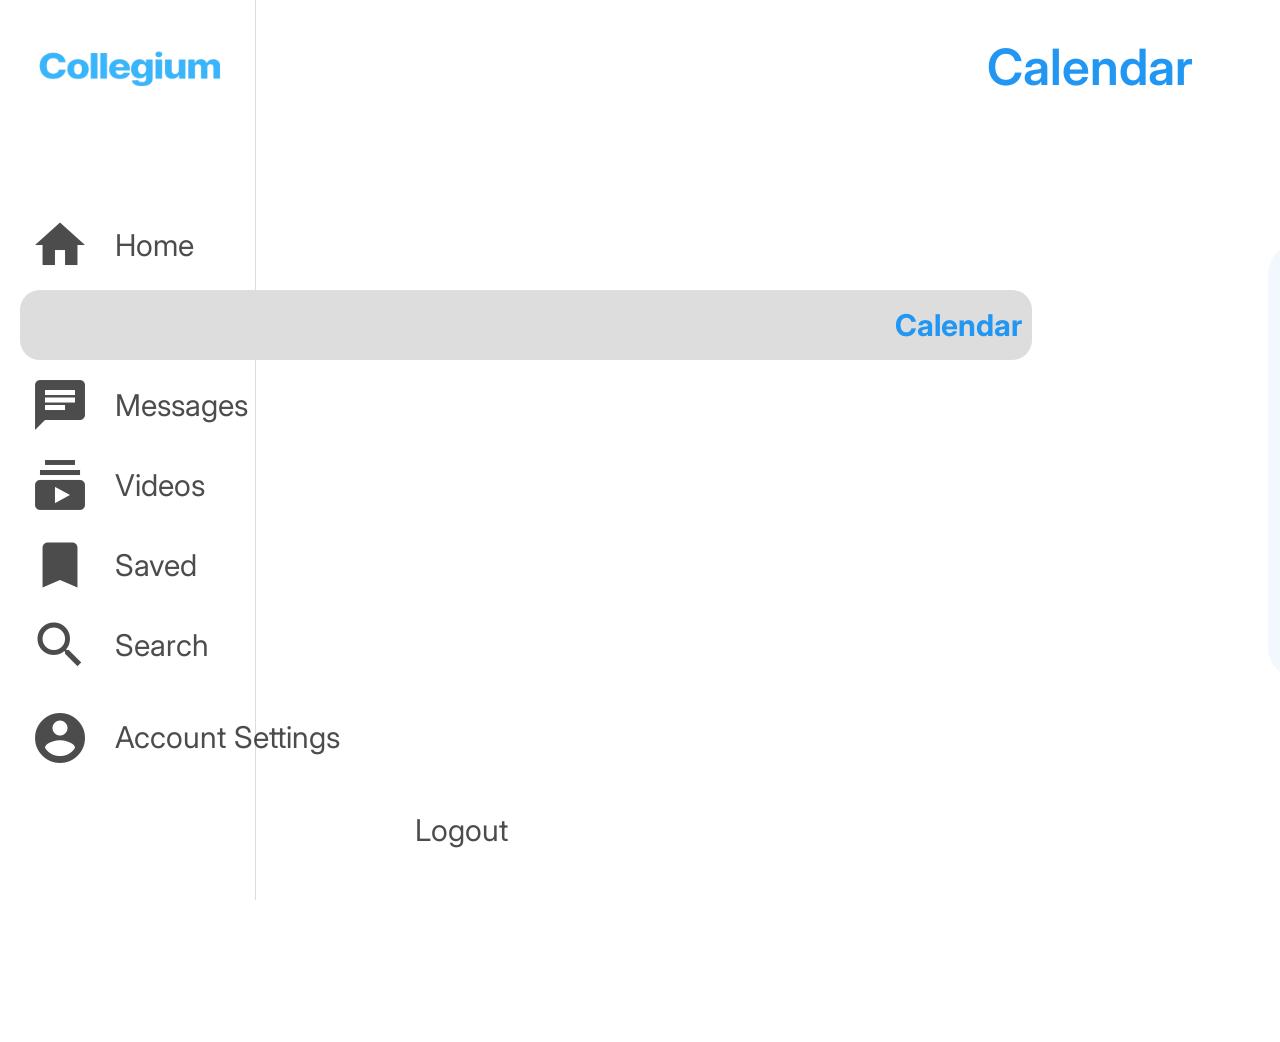
==== calander.html @ bdb368d5 "Add files via upload" ====
<!DOCTYPE html>
<html lang="en">
<head>
    <meta charset="UTF-8">
    <meta name="viewport" content="width=device-width, initial-scale=1.0">
    <link rel="stylesheet" href="https://fonts.googleapis.com/css2?family=Inter:wght@400;600&display=swap">
    <link rel="stylesheet" href="https://fonts.googleapis.com/icon?family=Material+Icons">
    <link rel="stylesheet" href="https://cdn.jsdelivr.net/npm/bootstrap@4.3.1/dist/css/bootstrap.min.css" integrity="sha384-ggOyR0iXCbMQv3Xipma34MD+dH/1fQ784/j6cY/iJTQUOhcWr7x9JvoRxT2MZw1T" crossorigin="anonymous">
    <link rel="stylesheet" href="https://maxcdn.bootstrapcdn.com/bootstrap/3.3.6/css/bootstrap.min.css"/> 
    <link rel="stylesheet" href="calander.css">
    <script type="text/javascript" src="js/jquery-1.11.1.min.js"></script>
		<script type="text/javascript" src="js/jquery-ui-custom-1.11.2.min.js"></script>
    	<link rel="stylesheet" type="text/css" href="css/jquery-ui-custom-1.11.2.min.css" />
    
		<link rel="stylesheet" type="text/css" href="/src/calenstyle.css" />
		<link rel="stylesheet" type="text/css" href="/src/calenstyle-jquery-ui-override.css" />
		<link rel="stylesheet" type="text/css" href="/src/calenstyle-iconfont.css" />
		<script type="text/javascript" src="/src/calenstyle.js"></script>
	
		<script type="text/javascript" src="js/CalJsonGenerator.js"></script>
	
		<style type="text/css">
		
			.calendarContOuterParent
			{
				width: 100%;
				height: 600px;
				margin: 50px auto;
			}
		
			.calendarContOuter
			{			
				width: 900px;
				height: 800px;
				margin: 0px auto;
            	font-size: 18px;
			}

			.cElemDatePicker
			{
				font-size: 18px;
			}
		
		</style>
	
		<script type="text/javascript">
		
			$(function() 
			{
			
				$(".calendarContOuter").CalenStyle(
				{
					headerSectionsList: 
					{
						left: ["DatePickerIcon", "FullscreenButton", "PreviousButton", "NextButton"],
						center: ["HeaderLabel"],
						right: ["MenuSegmentedTab"]
					},
					
					viewsToDisplay: [
										{ 
											viewName: "DetailedMonthView",
											viewDisplayName: "Month"
										},
										{ 
											viewName: "MonthView",
											viewDisplayName: "Month"
										},
										{ 
											viewName: "WeekView",
											viewDisplayName: "Week"
										},
										{ 
											viewName: "DayView",
											viewDisplayName: "Day"
										},
										{ 
											viewName: "AgendaView",
												viewDisplayName: "Agenda"
										}
									],
				
					calDataSource: 
					[
						{
							sourceFetchType: "DateRange",
							sourceType: "FUNCTION",						
							source: function(fetchStartDate, fetchEndDate, durationStartDate, durationEndDate, oConfig, loadViewCallback)
							{
								var calObj1 = this;
								calObj1.incrementDataLoadingCount(1);
							
								var oEventResponse = generateJsonEvents(fetchStartDate, fetchEndDate);
								console.log("Response " + fetchStartDate + " " + fetchEndDate);
								console.log(oEventResponse);
								if(oEventResponse != undefined)
								{
									if(oEventResponse[0])
									{
										calObj1.parseDataSource("eventSource", oEventResponse[1], durationStartDate, durationEndDate, loadViewCallback, oConfig, false);
									}
								}
							}
						}
					],
				
					saveChangesOnEventDrop: function(oDraggedEvent, startDateBeforeDrop, endDateBeforeDrop, startDateAfterDrop, endDateAfterDrop)
					{
						var calObj1 = this;
					
						console.log(oDraggedEvent);
						console.log(startDateAfterDrop);
						console.log(endDateAfterDrop);
					
						//calObj1.revertToOriginalEvent(oDraggedEvent, startDateBeforeDrop, endDateBeforeDrop);
					}
				
				});
						
			});
			
		</script>
    <title>Calander</title>
</head>
<body>
    <aside class="sidebar">
        <nav class="nav flex-column">
            <a class="nav-link" href="#">
                <div class="s-image-d navbar-brand"></div>
              </a>
          <a class="nav-link" href="home.html">
            <i class="material-icons size nav-icon">home</i>
            <span class="size-text">Home</span>
          </a>
          <a class="nav-link  actives" href="calander.html">
            <i class="material-icons size nav-icon">calendar_month</i>
            <span class="">Calendar</span>
          </a>
          <a class="nav-link" href="message.html">
            <i class="material-icons size nav-icon">chat</i>
            <span class="size-text">Messages</span>
          </a>
          <a class="nav-link" href="video.html">
            <i class="material-icons size nav-icon">subscriptions</i>
            <span class="size-text">Videos</span>
          </a>
          <a class="nav-link" href="saved.html">
            <i class="material-icons size nav-icon">bookmark</i>
            <span class="size-text">Saved</span>
          </a>
          <a class="nav-link" href="#">
            <i class="material-icons size nav-icon">search</i>
            <span class="size-text" id="search-icon">Search</span>
          </a>
          <a class="nav-link" href="your_profile.html">
            <i class="material-icons size nav-icon">account_circle</i>
            <span class="size-text">Account Settings</span>
          </a>
          <a class="nav-link" href="#">
            <i class="material-icons size nav-icon">logout</i>
            <span class="size-text">Logout</span>
          </a>
        </nav>
      </aside>
    <main class="main-container">
        <div class="container">
            <h1 class="head">Calendar</h1>
            <!-- <div id="calendar" class="custom-calendar"></div> -->
            <div class="calendarContOuterParent">
              <div class="calendarContOuter"></div>
            </div>
            <i class="material-icons add" id="addIcon">add_circle</i>

            <div class="overlay" id="overlay"></div>
        
            <div class="popup" id="popupForm">
                <div class="popup-header">Create Event</div>
                <span class="material-icons popup-close" id="closePopup">close</span>
                <form class="popup-form">
                    <input type="text" placeholder="Event Title" required>
                    <input type="date" placeholder="Date" required>
                    <input type="time" placeholder="Time" required>
                    <textarea placeholder="Description" rows="4" required></textarea>
                    <button type="submit">Add Event</button>
                </form>
            </div>
           </div>
    </main>
    <div class="right">
        <div class="pro">
            <div class="pro-img"><img src="assets/images/48fb0979b0fbdd8e320622de39475b562ddad56d copy.png" alt="Helen Life"></div>
            <span class="pro-name">Helen Life</span>
            <span class="pro-status">Online</span>
            <span class="pro-role">Instructor</span>
        </div>
        <div class="notif">
            <i class="material-icons notif-icon">notifications</i>
            <div class="notif-num">5</div>
        </div>
        <div class="calendar light">
            <div class="calendar-header">
                <span class="month-picker" id="month-picker">February</span>
                <div class="year-picker">
                    <span class="year-change" id="prev-year">
                        <pre><</pre>
                    </span>
                    <span id="year">2021</span>
                    <span class="year-change" id="next-year">
                        <pre>></pre>
                    </span>
                </div>
            </div>
            <div class="calendar-body">
                <div class="calendar-week-day">
                    <div>Sun</div>
                    <div>Mon</div>
                    <div>Tue</div>
                    <div>Wed</div>
                    <div>Thu</div>
                    <div>Fri</div>
                    <div>Sat</div>
                </div>
                <div class="calendar-days"></div>
            </div>
            <div class="month-list"></div>
        </div>
        <ul class="legend">
            <li class="legend-item">
                <i class="material-icons legend-icon lunches"></i>
                <span class="legend-text">Lunches</span>
            </li>
            <li class="legend-item">
                <i class="material-icons legend-icon meetings"></i>
                <span class="legend-text">Meetings</span>
            </li>
            <li class="legend-item">
                <i class="material-icons legend-icon events"></i>
                <span class="legend-text">Events</span>
            </li>
            <li class="legend-item">
                <i class="material-icons legend-icon reminders"></i>
                <span class="legend-text">Reminders</span>
            </li>
            <li class="legend-item">
                <i class="material-icons legend-icon tasks"></i>
                <span class="legend-text">Tasks</span>
            </li>
        </ul>
    </div>
    <script src='https://cdn.jsdelivr.net/npm/fullcalendar@6.1.14/index.global.min.js'></script>
    <script>

      document.addEventListener('DOMContentLoaded', function() {
        var calendarEl = document.getElementById('calendar');
        var calendar = new FullCalendar.Calendar(calendarEl, {
          initialView: 'timeGridWeek',
          initialDate: '2024-06-10',
          headerToolbar: {
            left: 'prev,next today',
            center: 'title',
            right: 'dayGridMonth,timeGridWeek,timeGridDay'
          },
          events: [
        {
          title: 'All Day Event',
          start: '2024-06-01'
        },
        {
          title: 'Long Event',
          start: '2024-06-05',
          end: '2024-06-10'
        },
        {
          groupId: 999,
          title: 'Repeating Event',
          start: '2024-06-09T16:00:00'
        },
        {
          groupId: 999,
          title: 'Repeating Event',
          start: '2024-06-16T16:00:00'
        },
        {
          title: 'Conference',
          start: '2024-06-11',
          end: '2024-06-13'
        },
        {
          title: 'Meeting',
          start: '2024-06-12T10:30:00',
          end: '2024-06-12T12:30:00'
        },
        {
          title: 'Lunch',
          start: '2024-06-12T12:00:00'
        },
        {
          title: 'Meeting',
          start: '2024-06-12T14:30:00'
        },
        {
          title: 'Happy Hour',
          start: '2024-06-12T17:30:00'
        },
        {
          title: 'Dinner',
          start: '2024-06-12T20:00:00'
        },
        {
          title: 'Birthday Party',
          start: '2024-06-13T07:00:00'
        },
        {
          title: 'Click for Google',
          url: 'http://google.com/',
          start: '2024-06-28'
        }
      ]
        });
        calendar.render();
      });

      let calendar = document.querySelector('.calendar')

const month_names = ['January', 'February', 'March', 'April', 'May', 'June', 'July', 'August', 'September', 'October', 'November', 'December']

isLeapYear = (year) => {
    return (year % 4 === 0 && year % 100 !== 0 && year % 400 !== 0) || (year % 100 === 0 && year % 400 ===0)
}

getFebDays = (year) => {
    return isLeapYear(year) ? 29 : 28
}

generateCalendar = (month, year) => {

    let calendar_days = calendar.querySelector('.calendar-days')
    let calendar_header_year = calendar.querySelector('#year')

    let days_of_month = [31, getFebDays(year), 31, 30, 31, 30, 31, 31, 30, 31, 30, 31]

    calendar_days.innerHTML = ''

    let currDate = new Date()
    if (!month) month = currDate.getMonth()
    if (!year) year = currDate.getFullYear()

    let curr_month = `${month_names[month]}`
    month_picker.innerHTML = curr_month
    calendar_header_year.innerHTML = year

    // get first day of month
    
    let first_day = new Date(year, month, 1)

    for (let i = 0; i <= days_of_month[month] + first_day.getDay() - 1; i++) {
        let day = document.createElement('div')
        if (i >= first_day.getDay()) {
            day.classList.add('calendar-day-hover')
            day.innerHTML = i - first_day.getDay() + 1
            day.innerHTML += `<span></span>
                            <span></span>
                            <span></span>
                            <span></span>`
            if (i - first_day.getDay() + 1 === currDate.getDate() && year === currDate.getFullYear() && month === currDate.getMonth()) {
                day.classList.add('curr-date')
            }
        }
        calendar_days.appendChild(day)
    }
}

let month_list = calendar.querySelector('.month-list')

month_names.forEach((e, index) => {
    let month = document.createElement('div')
    month.innerHTML = `<div data-month="${index}">${e}</div>`
    month.querySelector('div').onclick = () => {
        month_list.classList.remove('show')
        curr_month.value = index
        generateCalendar(index, curr_year.value)
    }
    month_list.appendChild(month)
})

let month_picker = calendar.querySelector('#month-picker')

month_picker.onclick = () => {
    month_list.classList.add('show')
}

let currDate = new Date()

let curr_month = {value: currDate.getMonth()}
let curr_year = {value: currDate.getFullYear()}

generateCalendar(curr_month.value, curr_year.value)

document.querySelector('#prev-year').onclick = () => {
    --curr_year.value
    generateCalendar(curr_month.value, curr_year.value)
}

document.querySelector('#next-year').onclick = () => {
    ++curr_year.value
    generateCalendar(curr_month.value, curr_year.value)
}

document.getElementById('addIcon').addEventListener('click', function() {
            document.getElementById('popupForm').style.display = 'block';
            document.getElementById('overlay').style.display = 'block';
        });

        document.getElementById('closePopup').addEventListener('click', function() {
            document.getElementById('popupForm').style.display = 'none';
            document.getElementById('overlay').style.display = 'none';
        });

        document.getElementById('overlay').addEventListener('click', function() {
            document.getElementById('popupForm').style.display = 'none';
            document.getElementById('overlay').style.display = 'none';
        });

    </script>

    <script src="https://code.jquery.com/jquery-3.3.1.slim.min.js" integrity="sha384-q8i/X+965DzO0rT7abK41JStQIAqVgRVzpbzo5smXKp4YfRvH+8abtTE1Pi6jizo" crossorigin="anonymous"></script>
    <script src="https://cdn.jsdelivr.net/npm/popper.js@1.14.7/dist/umd/popper.min.js" integrity="sha384-UO2eT0CpHqdSJQ6hJty5KVphtPhzWj9WO1clHTMGa3JDZwrnQq4sF86dIHNDz0W1" crossorigin="anonymous"></script>
    <script src="https://cdn.jsdelivr.net/npm/bootstrap@4.3.1/dist/js/bootstrap.min.js" integrity="sha384-JjSmVgyd0p3pXB1rRibZUAYoIIy6OrQ6VrjIEaFf/nJGzIxFDsf4x0xIM+B07jRM" crossorigin="anonymous"></script>
</body>
</html>
---- calander.css ----
body {
    display: flex;
    margin: 0;
    font-family: 'Inter', sans-serif;
}

aside {
    width: 20%;
    height: 100%;
    padding-left: 20px;
    border-right: 1px solid #ddd;
    position: fixed;
  }

  .nav-link {
    display: flex;
    align-items: center;
    margin-bottom: 10px;
  
  }
  .nav-icon {
    margin-right: 10px;
  }
  .size {
    font-size: 60px;
    color: rgba(0, 0, 0, 0.703);
  }
  .size-text {
    font-size: 30px;
    margin-left: 15px;
    color: rgba(0, 0, 0, 0.703);
  }
  .actives {
    color: #2196f3;
    font-weight: 700;
    background-color: #ddd;
    border-radius: 20px;
    font-size: 30px;
  }
  .actives span{
    margin-left: 15px;
  }
  .actives .material-icons{
    color: #2196f3;
  }
.main-container {
    width: 60%;
    padding: 20px;
    margin-left: 500px;
}

.right {
    width: 20%;
    padding-right: 20px;
    position: relative;
}

.navbar {
    margin-top: 10px;
}

.s-image-d {
    width: 200px;
    height: 50px;
    background: url(./assets/images/f6af606c-dda5-4103-818e-9bc4d572d01c.png) no-repeat center;
    background-size: cover;
    margin-top: 40px;
    margin-bottom: 100px;
}

.notif {
    position: relative;
    width: 100px;
    height: 100px;
    margin: 20px;
    left: 150px;
}

.notif-icon {
    font-size: 60px;
    color: #2196f3;
}

.notif-num {
    position: absolute;
    background-color: rgba(255, 0, 0, 0.781);
    width: 30px;
    height: 30px;
    text-align: center;
    border-radius: 50%;
    right: 30px;
    top: 3px;
    font-weight: 500;
    font-size: 19px;
    color: whitesmoke;
    line-height: 30px;
}

.pro {
    width: 180px;
    margin: 20px;
    text-align: center;
    position: absolute;
    top: 0;
    right: 0;
}

.pro-img img {
    width: 100px;
    border-radius: 50%;
}

.pro-name {
    font-size: 25px;
    font-weight: 500;
}

.pro-status {
    font-size: 15px;
    color: green;
    font-weight: 500;
}

.pro-role {
    font-size: 20px;
    font-weight: 500;
    color: rgb(178, 178, 178);
}

.size {
    font-size: 60px;
    color: rgba(0, 0, 0, 0.703);
}

.size-text {
    font-size: 30px;
    margin-left: 15px;
    color: rgba(0, 0, 0, 0.703);
}

.space {
    margin-top: 20px;
}

.recent {
    font-size: 50px;
    color: #2196f3;
    font-weight: 600;
    margin-bottom: 50px;
}

.recent-img {
    width: 120px;
    border-radius: 50%;
}

.recent-names {
    font-weight: 600;
    font-size: 20px;
    margin-top: 10px;
    display: block;
}

.like-comment span {
    margin-right: 10px;
}

.like-comment i {
    margin-right: 5px;
}

.card-header img {
    margin-right: 10px;
}

.comment-section {
    display: flex;
    align-items: center;
}

.comment-section input {
    flex: 1;
    margin-right: 10px;
}

.comment-header img {
    margin-right: 10px;
}

.comment {
    margin: 10px;
}

.comment .user {
    font-weight: bold;
}

.comment .text {
    margin-left: 5px;
}

.suggested-people {
    border: 1px solid #e1e8ed;
    border-radius: 8px;
    width: 400px;
    height: 600px;
    padding: 10px;
    top: 10%;
    position: relative;
}

.suggested-people h3 {
    margin: 20px;
    font-size: 25px;
    font-weight: 600;
    color: #2196f3;
}

.person {
    display: flex;
    align-items: center;
    margin: 20px;
}

.person:last-child {
    margin-bottom: 0;
}

.person img {
    border-radius: 50%;
    width: 70px;
    height: 70px;
    margin-right: 10px;
}

.person-info {
    display: flex;
    flex-direction: column;
}

.person-info span {
    font-size: 20px;
    font-weight: 600;
    color: #14171a;
}

.person-info a {
    font-size: 20px;
    color: #657786;
    text-decoration: none;
}

.person-info a:hover {
    text-decoration: underline;
}

.head{
    color: #2196f3; 
    font-weight: 600; 
    margin-bottom: 50px; 
    text-align: center; 
    font-size: 50px;
}

:root {
    --dark-body: #4d4c5a;
    --dark-main: #141529;
    --dark-second: #79788c;
    --dark-hover: #323048;
    --dark-text: #f8fbff;

    --light-body: #f3f8fe;
    --light-main: #fdfdfd;
    --light-second: #c3c2c8;
    --light-hover: #edf0f5;
    --light-text: #151426;

    --blue: #0000ff;
    --white: #fff;

    --shadow: rgba(100, 100, 111, 0.2) 0px 7px 29px 0px;

    --font-family: cursive;
}


.light {
    --bg-body: var(--light-body);
    --bg-main: var(--light-main);
    --bg-second: var(--light-second);
    --color-hover: var(--light-hover);
    --color-txt: var(--light-text);
}

.calendar {
    height: max-content;
    width: max-content;
    background-color: var(--bg-main);
    border-radius: 30px;
    padding: 20px;
    position: relative;
    overflow: hidden;
    display: grid;
    place-items: center;
    background-color: var(--bg-body);
}

.light .calendar {
    box-shadow: var(--shadow);
}

.calendar-header {
    display: flex;
    justify-content: space-between;
    align-items: center;
    font-size: 25px;
    font-weight: 600;
    color: var(--color-txt);
    padding: 10px;
}

.calendar-body {
    padding: 10px;
}

.calendar-week-day {
    height: 50px;
    display: grid;
    grid-template-columns: repeat(7, 1fr);
    font-weight: 600;
}

.calendar-week-day div {
    display: grid;
    place-items: center;
    color: var(--bg-second);
}

.calendar-days {
    display: grid;
    grid-template-columns: repeat(7, 1fr);
    gap: 2px;
    color: var(--color-txt);
}

.calendar-days div {
    width: 50px;
    height: 50px;
    display: flex;
    align-items: center;
    justify-content: center;
    padding: 5px;
    position: relative;
    cursor: pointer;
    animation: to-top 1s forwards;
    /* border-radius: 50%; */
}

.calendar-days div span {
    position: absolute;
}

.calendar-days div:hover span {
    transition: width 0.2s ease-in-out, height 0.2s ease-in-out;
}

.calendar-days div span:nth-child(1),
.calendar-days div span:nth-child(3) {
    width: 2px;
    height: 0;
    background-color: var(--color-txt);
}

.calendar-days div:hover span:nth-child(1),
.calendar-days div:hover span:nth-child(3) {
    height: 100%;
}

.calendar-days div span:nth-child(1) {
    bottom: 0;
    left: 0;
}

.calendar-days div span:nth-child(3) {
    top: 0;
    right: 0;
}

.calendar-days div span:nth-child(2),
.calendar-days div span:nth-child(4) {
    width: 0;
    height: 2px;
    background-color: var(--color-txt);
}

.calendar-days div:hover span:nth-child(2),
.calendar-days div:hover span:nth-child(4) {
    width: 100%;
}

.calendar-days div span:nth-child(2) {
    top: 0;
    left: 0;
}

.calendar-days div span:nth-child(4) {
    bottom: 0;
    right: 0;
}

.calendar-days div:hover span:nth-child(2) {
    transition-delay: 0.2s;
}

.calendar-days div:hover span:nth-child(3) {
    transition-delay: 0.4s;
}

.calendar-days div:hover span:nth-child(4) {
    transition-delay: 0.6s;
}

.calendar-days div.curr-date,
.calendar-days div.curr-date:hover {
    background-color: var(--blue);
    color: var(--white);
    border-radius: 50%;
}

.calendar-days div.curr-date span {
    display: none;
}

.month-picker {
    padding: 5px 10px;
    border-radius: 10px;
    cursor: pointer;
}

.month-picker:hover {
    background-color: var(--color-hover);
}

.year-picker {
    display: flex;
    align-items: center;
}

.year-change {
    height: 40px;
    width: 40px;
    border-radius: 50%;
    display: grid;
    place-items: center;
    margin: 0 10px;
    cursor: pointer;
}

.year-change:hover {
    background-color: var(--color-hover);
}

.calendar-footer {
    padding: 10px;
    display: flex;
    justify-content: flex-end;
    align-items: center;
}

.toggle {
    display: flex;
}

.toggle span {
    margin-right: 10px;
    color: var(--color-txt);
}

.dark-mode-switch {
    position: relative;
    width: 48px;
    height: 25px;
    border-radius: 14px;
    background-color: var(--bg-second);
    cursor: pointer;
}

.dark-mode-switch-ident {
    width: 21px;
    height: 21px;
    border-radius: 50%;
    background-color: var(--bg-main);
    position: absolute;
    top: 2px;
    left: 2px;
    transition: left 0.2s ease-in-out;
}

.dark .dark-mode-switch .dark-mode-switch-ident {
    top: 2px;
    left: calc(2px + 50%);
}

.month-list {
    position: absolute;
    width: 100%;
    height: 100%;
    top: 0;
    left: 0;
    background-color: var(--bg-main);
    padding: 20px;
    grid-template-columns: repeat(3, auto);
    gap: 5px;
    display: grid;
    transform: scale(1.5);
    visibility: hidden;
    pointer-events: none;
}

.month-list.show {
    transform: scale(1);
    visibility: visible;
    pointer-events: visible;
    transition: all 0.2s ease-in-out;
}

.month-list > div {
    display: grid;
    place-items: center;
}

.month-list > div > div {
    width: 100%;
    padding: 5px 20px;
    border-radius: 10px;
    text-align: center;
    cursor: pointer;
    color: var(--color-txt);
}

.month-list > div > div:hover {
    background-color: var(--color-hover);
}

@keyframes to-top {
    0% {
        transform: translateY(100%);
        opacity: 0;
    }
    100% {
        transform: translateY(0);
        opacity: 1;
    }
}

.fc-toolbar-title {
    font-size: 1.5rem;
  }
  
  .fc-col-header-cell-cushion, .fc-daygrid-day-number {
    font-size: 1.2rem;
  }
  
  .fc-event-title {
    font-size: 1rem;
  }
  
  /* Adjust the calendar's height */
  .fc-view-harness {
    height: 80vh; /* Adjust the height as needed */
  }
  .custom-calendar {
  background-color: #f5f5f5; /* Change the background color */
  border-radius: 8px; /* Add rounded corners */
  box-shadow: 0 2px 4px rgba(0, 0, 0, 0.1); /* Add a subtle shadow */
  padding: 20px; /* Add some padding around the calendar */
  }
  .calendar{
      top: 10%;
  }
  .fc-event-title {
      font-weight: bold;
  }

  .fc-event-time {
      color: #666; /* Adjust the event time color */
  }
.legend {
      list-style-type: none;
      padding: 0;
      margin: 150px;
      left: -10%;
  }
  .legend-item {
      display: flex;
      align-items: center;
      margin-bottom: 10px;
  }
  .legend-icon {
      width: 20px;
      height: 20px;
      border-radius: 50%;
      margin-right: 10px;
  }
  .legend-text {
      font-size: 18px;
  }
  .legend-icon.lunches {
      background-color: #8a2be2; /* purple */
  }
  .legend-icon.meetings {
      background-color: #ba55d3; /* medium orchid */
  }
  .legend-icon.events {
      background-color: #1e90ff; /* dodger blue */
  }
  .legend-icon.reminders {
      background-color: #32cd32; /* lime green */
  }
  .legend-icon.tasks {
      background-color: #ff8c00; /* dark orange */
  }
  .add {
      color: #1e90ff;
      font-size: 65px;
      position: relative;
      left: 105%;
  }
  .add:hover {
      color: #0e6dcd;
      font-size: 70px;
      cursor: pointer;
  }
  .popup {
      display: none;
      position: fixed;
      top: 50%;
      left: 50%;
      transform: translate(-50%, -50%);
      width: 300px;
      background: white;
      box-shadow: 0 5px 15px rgba(0,0,0,0.3);
      border-radius: 8px;
      z-index: 1000;
      padding: 20px;
  }
  .popup-header {
      font-size: 20px;
      margin-bottom: 10px;
  }
  .popup-form {
      display: flex;
      flex-direction: column;
  }
  .popup-form input, .popup-form textarea {
      margin-bottom: 10px;
      padding: 10px;
      font-size: 16px;
      border: 1px solid #ccc;
      border-radius: 4px;
  }
  .popup-form button {
      padding: 10px;
      font-size: 16px;
      background-color: #1e90ff;
      color: white;
      border: none;
      border-radius: 4px;
      cursor: pointer;
  }
  .popup-form button:hover {
      background-color: #0e6dcd;
  }
  .popup-close {
      position: absolute;
      top: 10px;
      right: 10px;
      font-size: 20px;
      cursor: pointer;
  }
  .overlay {
      display: none;
      position: fixed;
      top: 0;
      left: 0;
      width: 100%;
      height: 100%;
      background: rgba(0, 0, 0, 0.5);
      z-index: 999;
  }

  /* Extra small devices (phones, 600px and down) */
@media only screen and (max-width: 480px) {
    body{
      overflow-y: show;
    }
      aside {
        width: 50%;
        height: 100%;
        padding-left: 20px;
        background-color: #fff;
        transform: translateX(-100%);
        transition: transform 0.3s ease-in-out;
        z-index: 1;
      }
    
      aside.sidebar.active {
        transform: translateX(0);
      }
      .main{
        width: 300px;
      }
      .menu{
        color: #2196f3;
        font-size: 30px;
        font-weight: 500;
        cursor: pointer;
        position: fixed;
        top: 2%;
        left: 3%;
        display: block;
        position: fixed;
        z-index: 1;
      }
      .menu:hover{
        color: #007bff;
      }
      .main-container {
        width: 60%;
        padding: 20px;
        margin-left: 10px;
      }
      .right {
        width: 0%;
        padding: 0;
      }
      .navbar {
        margin-top: 5px;
      }
      .s-image-d {
        width: 100px;
        height: 50px;
        margin-top: 40px;
        margin-bottom: 50px;
      }
      .notif {
        width: 50px;
        height: 50px;
        margin: 10px;
        top: 1%;
        right: 25%;
      }
      .notif-icon {
        font-size: 30px;
      }
      .notif-num {
        width: 15px;
        height: 15px;
        right: 20px;
        top: 2px;
        font-weight: 500;
        font-size: 10px;
        line-height: 15px;
      }
      .pro {
        width: 100px;
        margin: 20px;
        top: 0;
        right: 0;
      }
      .pro-img img {
        width: 40px;
        border-radius: 50%;
      }
      .pro-name {
        font-size: 10px;
        font-weight: 500;
      }
      .pro-status {
        font-size: 8px;
        font-weight: 500;
      }
      .pro-role {
        font-size: 8px;
        font-weight: 500;
      }
      .size {
        font-size: 20px;
      }
      .size-text {
        font-size: 13px;
        margin-left: 10px;
      }
      .space {
        margin-top: 10px;
      }
      .actives {
        font-weight: 700;
        border-radius: 20px;
      }
      .recent {
        font-size: 15px;
        font-weight: 600;
        margin: 40px;
      }
      .recent-img {
        width: 40px;
        border-radius: 50%;
      }
      .recent-names {
        font-weight: 600;
        font-size: 8px;
        margin-top: 10px;
      }
      .info .name{
        font-size: 10px;
        font-weight: 600;
      }
      .info h5{
        font-size: 10px;
      }
      .rounded-circle{
        width: 40px;
      }
      .like-comment span {
        margin-right: 10px;
      }
      .like-comment i {
        margin-right: 5px;
      }
      .card-header img {
        margin-right: 10px;
      }
      .comment-section {
        width: 250px;
        height: 20px;
        margin-left: 15px;
      }
      .comment-section input {
        flex: 1;
        margin-right: 7px;
        margin-bottom: 8px;
      }
      .card-header img {
        margin-right: 10px;
      }
      .comment {
        font-size: 8px;
      }
      .comment .user {
        font-weight: bold;
      }
      .comment .text {
        margin-left: 0px;
      }
      .suggested-people {
        border: 1px solid #e1e8ed;
        border-radius: 8px;
        width: 400px;
        height: 600px;
        padding: 10px;
        top: 10%;
        position: relative;
        display: none;
      }
      .suggested-people h3 {
        margin: 20px;
        font-size: 25px;
        font-weight: 600;
        color:#2196f3;
      }
      .like-comment span{
        font-size: 8px;
      }
      .like-comment span .text{
        display: none;
      }
      .like-comment span i{
        font-size: 10px;
      }
      h4{
        font-size: 10px;
      }
      h5{
        font-size: 10px;
      }
      .person {
        margin: 20px;
      }
      .person:last-child {
        margin-bottom: 0;
      }
      .person img {
        border-radius: 50%;
        width: 70px;
        height: 70px;
        margin-right: 10px;
      }
      .person-info span {
        font-size: 20px;
        font-weight: 600;
      }
      .person-info a {
        font-size: 20px;
      }
    .search-results {
        flex-grow: 1;
        padding: 20px;
        border-radius: 20px;
        height: 300px;
        top: 50%;
        left: 20%;
        z-index: 2;
      }
      .search-bar {
        margin-bottom: 20px;
      }
      .search-bar input {
        flex-grow: 1;
        padding: 10px;
        font-size: 10px;
        border-radius: 5px;
      }
      .search-bar i {
        margin-left: 10px;
        cursor: pointer;
      }
      .result-item div span{
        font-size: 10px;
      }
      .result-item {
        margin-bottom: 10px;
      }
      .result-item img {
        width: 40px;
        height: 40px;
        border-radius: 50%;
        margin-right: 20px;
      }
      .nav-link {
        margin-bottom: 10px;
      }
      .nav-icon {
        margin-right: 10px;
      }
    .comments .show{
      font-size: 8px;
    }
    .like-comment span i{
      font-size: 20px;
    }
      .arrow-icon {
        font-size: 10px;
        display: none;
      }
      
      .recent-container {
        width: 100vw;
        margin-right: calc(-50vw + 50%);
      }
      
      .col-2 {
        margin: 10px;
      }
      .card {
            border-radius: 15px;
        }
        .card-img-top {
            border-top-left-radius: 15px;
            border-top-right-radius: 15px;
        }
        .card-body {
            padding: 20px;
        }
        .comment img{
          width: 30px;
        }
        .info h4 {
            font-size: 19px;
            margin-bottom: 5px;
        }
        .info p {
            font-size: 0.875rem;
            margin-bottom: 2px;
        }
        .info small {
            font-size: 0.75rem;
        }
        .like-comment span {
            margin-right: 15px;
        }
        .like-comment i {
            margin-right: 5px;
        }
        .comment-section {
            margin-top: 20px;
        }
        .comment-section input {
            height: 20px;
            font-size: 8px;
            border-radius: 15px 0 0 15px;
        }
        .comment-section button {
            border-radius: 0 15px 15px 0;
            font-size: 8px;
        }
        .comments {
            margin-top: 20px;
        }
        .comment {
            margin-bottom: 10px;
        }
        .comment img {
            border-radius: 50%;
            margin-right: 10px;
        }
        .comment .user {
            margin-right: 5px;
        }
      
      .add{
        font-size: 40px;
        top: 70%;
        left: 85%;
        z-index: 1;
      }
      .add:hover{
        font-size: 35px;
      }
      
      .add-options {
        top: 52%;
        left: 58%;
        font-size: 10px;
        border-radius: 10px;
        box-shadow: 0 2px 10px rgba(0, 0, 0, 0.1);
        z-index: 1000; 
      }
      
      .add-options .option {
        padding: 10px 20px;
        cursor: pointer;
      }
      
    }
    
    /* Medium devices (landscape tablets, 768px and up) */
    @media only screen and (min-width: 480px) and (max-width: 1023px) {
      aside {
        width: 22%;
        height: 100%;
        padding-left: 20px;
      }
      .main-container {
        width: 60%;
        padding: 20px;
        margin-left: 200px;
      }
      .recent-container {
        width: 100vw;
        margin-right: calc(-50vw + 50%);
      }
      .right {
        width: 0%;
        padding: 0;
      }
      .navbar {
        margin-top: 10px;
      }
      .s-image-d {
        width: 100px;
        height: 50px;
        margin-top: 40px;
        margin-bottom: 50px;
      }
      .notif {
        width: 50px;
        height: 50px;
        margin: 10px;
        top: 0;
        right: 15%;
      }
      .notif-icon {
        font-size: 30px;
      }
      .notif-num {
        width: 15px;
        height: 15px;
        right: 20px;
        top: 2px;
        font-weight: 500;
        font-size: 10px;
        line-height: 15px;
      }
      .pro {
        width: 100px;
        margin: 20px;
        top: 0;
        right: 0;
      }
      .pro-img img {
        width: 50px;
        border-radius: 50%;
      }
      .pro-name {
        font-size: 12px;
        font-weight: 500;
      }
      .pro-status {
        font-size: 10px;
        font-weight: 500;
      }
      .pro-role {
        font-size: 10px;
        font-weight: 500;
      }
      .size {
        font-size: 50px;
      }
      .size-text {
        font-size: 30px;
        margin-left: 10px;
        display: none;
      }
      .space {
        margin-top: 20px;
      }
      .actives {
        font-weight: 700;
        border-radius: 20px;
      }
      .recent {
        font-size: 20px;
        font-weight: 600;
        margin: 40px;
      }
      .recent-img {
        width: 60px;
        border-radius: 50%;
      }
      .recent-names {
        font-weight: 600;
        font-size: 10px;
        margin-top: 10px;
      }
      .info .name{
        font-size: 16px;
        font-weight: 600;
      }
      .info h5{
        font-size: 14px;
      }
      .like-comment span {
        margin-right: 10px;
      }
      .like-comment i {
        margin-right: 5px;
      }
      .card-header img {
        margin-right: 10px;
      }
      .comment-section {
        width: 300px;
        margin-left: 30px;
      }
      .comment-section input {
        flex: 1;
        margin-right: 10px;
      }
      .card-header img {
        margin-right: 10px;
      }
      .comment {
        margin-left: 30px;
        font-size: 13px;
      }
      .comment .user {
        font-weight: bold;
      }
      .comment .text {
        margin-left: 5px;
      }
      .suggested-people {
        border: 1px solid #e1e8ed;
        border-radius: 8px;
        width: 400px;
        height: 600px;
        padding: 10px;
        top: 10%;
        position: relative;
        display: none;
      }
      .suggested-people h3 {
        margin: 20px;
        font-size: 25px;
        font-weight: 600;
        color:#2196f3;
      }
      .like-comment span{
        font-size: 13px;
        margin-left: 10px;
      }
      .like-comment {
        font-size: 13px;
        margin-left: 30px;
      }
      .like-comment span .text{
        display: none;
      }
      .like-comment span i{
        font-size: 30px;
      }
      h4{
        font-size: 17px;
      }
      h5{
        font-size: 17px;
      }
    
      .person {
        margin: 20px;
      }
      .person:last-child {
        margin-bottom: 0;
      }
      .person img {
        border-radius: 50%;
        width: 70px;
        height: 70px;
        margin-right: 10px;
      }
      .person-info span {
        font-size: 20px;
        font-weight: 600;
      }
      .person-info a {
        font-size: 20px;
      }
    .search-results {
        flex-grow: 1;
        padding: 20px;
        border-radius: 20px;
        height: 420px;
        top: 45%;
        left: 10%;
        z-index: 1;
      }
      .search-bar {
        margin-bottom: 20px;
      }
      .search-bar input {
        flex-grow: 1;
        padding: 10px;
        font-size: 16px;
        border-radius: 5px;
      }
      .search-bar i {
        margin-left: 10px;
        cursor: pointer;
      }
      .result-item {
        margin-bottom: 20px;
      }
      .result-item img {
        width: 50px;
        height: 50px;
        border-radius: 50%;
        margin-right: 20px;
      }
      .nav-link {
        margin-bottom: 10px;
      
      }
      .nav-icon {
        margin-right: 10px;
      }
    
      .arrow-icon {
        font-size: 20px;
        margin-top: 30px;
        display: none;
      }
      
      .recent-container {
        width: 90%;
      }
      
      .col-2 {
        margin-right: 15px;
      }
      .card {
            border-radius: 15px;
        }
        .card-img-top {
            border-top-left-radius: 15px;
            border-top-right-radius: 15px;
        }
        .card-body {
            padding: 20px;
        }
        .info h4 {
            font-size: 19px;
            margin-bottom: 5px;
        }
        .info p {
            font-size: 0.875rem;
            margin-bottom: 2px;
        }
        .info small {
            font-size: 0.75rem;
        }
        .like-comment span {
            margin-right: 15px;
        }
        .like-comment i {
            margin-right: 5px;
        }
        .comment-section {
            margin-top: 20px;
        }
        .comment-section input {
            height: 40px;
            font-size: 14px;
            border-radius: 15px 0 0 15px;
        }
        .comment-section button {
            border-radius: 0 15px 15px 0;
            font-size: 14px;
        }
        .comments {
            margin-top: 20px;
        }
        .comment {
            margin-bottom: 10px;
        }
        .comment img {
            border-radius: 50%;
            margin-right: 10px;
        }
        .comment .user {
            margin-right: 5px;
        }
      
      .add{
        font-size: 50px;
        top: 50%;
        left: 70%;
      }
      .add:hover{
        font-size: 55px;
      }
      
      .add-options {
        top: 52%;
        left: 58%;
        font-size: 10px;
        border-radius: 10px;
        box-shadow: 0 2px 10px rgba(0, 0, 0, 0.1);
        z-index: 1000; 
      }
      
      .add-options .option {
        padding: 10px 20px;
        cursor: pointer;
      }
    }
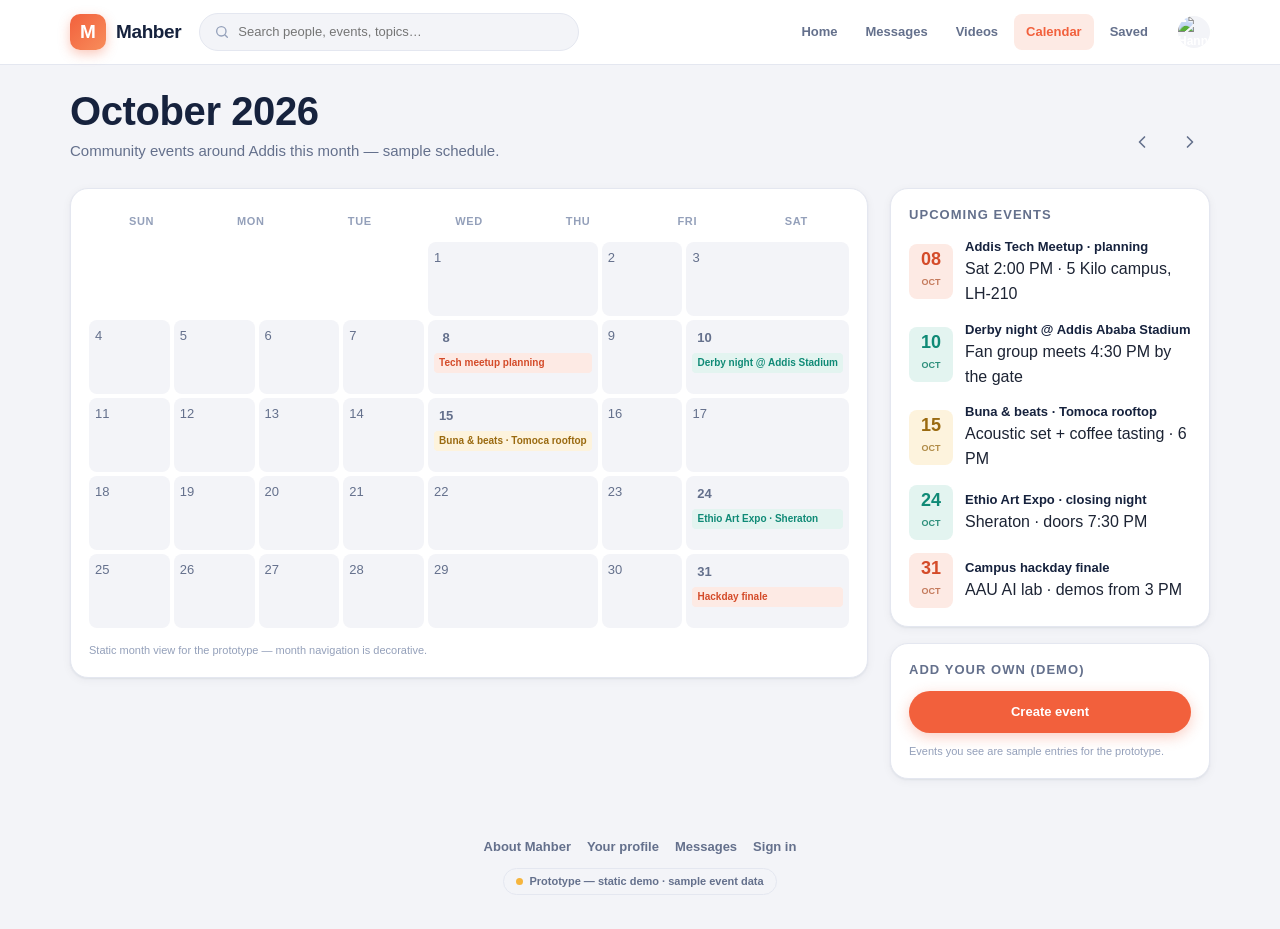
==== commit a89334ee: "pages: redesign messages, calendar, videos, player and saved; remove dead test pages and stale per-p" ====
--- a/calander.html
+++ b/calander.html
@@ -1,430 +1,194 @@
 <!DOCTYPE html>
 <html lang="en">
 <head>
-    <meta charset="UTF-8">
-    <meta name="viewport" content="width=device-width, initial-scale=1.0">
-    <link rel="stylesheet" href="https://fonts.googleapis.com/css2?family=Inter:wght@400;600&display=swap">
-    <link rel="stylesheet" href="https://fonts.googleapis.com/icon?family=Material+Icons">
-    <link rel="stylesheet" href="https://cdn.jsdelivr.net/npm/bootstrap@4.3.1/dist/css/bootstrap.min.css" integrity="sha384-ggOyR0iXCbMQv3Xipma34MD+dH/1fQ784/j6cY/iJTQUOhcWr7x9JvoRxT2MZw1T" crossorigin="anonymous">
-    <link rel="stylesheet" href="https://maxcdn.bootstrapcdn.com/bootstrap/3.3.6/css/bootstrap.min.css"/> 
-    <link rel="stylesheet" href="calander.css">
-    <script type="text/javascript" src="js/jquery-1.11.1.min.js"></script>
-		<script type="text/javascript" src="js/jquery-ui-custom-1.11.2.min.js"></script>
-    	<link rel="stylesheet" type="text/css" href="css/jquery-ui-custom-1.11.2.min.css" />
-    
-		<link rel="stylesheet" type="text/css" href="/src/calenstyle.css" />
-		<link rel="stylesheet" type="text/css" href="/src/calenstyle-jquery-ui-override.css" />
-		<link rel="stylesheet" type="text/css" href="/src/calenstyle-iconfont.css" />
-		<script type="text/javascript" src="/src/calenstyle.js"></script>
-	
-		<script type="text/javascript" src="js/CalJsonGenerator.js"></script>
-	
-		<style type="text/css">
-		
-			.calendarContOuterParent
-			{
-				width: 100%;
-				height: 600px;
-				margin: 50px auto;
-			}
-		
-			.calendarContOuter
-			{			
-				width: 900px;
-				height: 800px;
-				margin: 0px auto;
-            	font-size: 18px;
-			}
-
-			.cElemDatePicker
-			{
-				font-size: 18px;
-			}
-		
-		</style>
-	
-		<script type="text/javascript">
-		
-			$(function() 
-			{
-			
-				$(".calendarContOuter").CalenStyle(
-				{
-					headerSectionsList: 
-					{
-						left: ["DatePickerIcon", "FullscreenButton", "PreviousButton", "NextButton"],
-						center: ["HeaderLabel"],
-						right: ["MenuSegmentedTab"]
-					},
-					
-					viewsToDisplay: [
-										{ 
-											viewName: "DetailedMonthView",
-											viewDisplayName: "Month"
-										},
-										{ 
-											viewName: "MonthView",
-											viewDisplayName: "Month"
-										},
-										{ 
-											viewName: "WeekView",
-											viewDisplayName: "Week"
-										},
-										{ 
-											viewName: "DayView",
-											viewDisplayName: "Day"
-										},
-										{ 
-											viewName: "AgendaView",
-												viewDisplayName: "Agenda"
-										}
-									],
-				
-					calDataSource: 
-					[
-						{
-							sourceFetchType: "DateRange",
-							sourceType: "FUNCTION",						
-							source: function(fetchStartDate, fetchEndDate, durationStartDate, durationEndDate, oConfig, loadViewCallback)
-							{
-								var calObj1 = this;
-								calObj1.incrementDataLoadingCount(1);
-							
-								var oEventResponse = generateJsonEvents(fetchStartDate, fetchEndDate);
-								console.log("Response " + fetchStartDate + " " + fetchEndDate);
-								console.log(oEventResponse);
-								if(oEventResponse != undefined)
-								{
-									if(oEventResponse[0])
-									{
-										calObj1.parseDataSource("eventSource", oEventResponse[1], durationStartDate, durationEndDate, loadViewCallback, oConfig, false);
-									}
-								}
-							}
-						}
-					],
-				
-					saveChangesOnEventDrop: function(oDraggedEvent, startDateBeforeDrop, endDateBeforeDrop, startDateAfterDrop, endDateAfterDrop)
-					{
-						var calObj1 = this;
-					
-						console.log(oDraggedEvent);
-						console.log(startDateAfterDrop);
-						console.log(endDateAfterDrop);
-					
-						//calObj1.revertToOriginalEvent(oDraggedEvent, startDateBeforeDrop, endDateBeforeDrop);
-					}
-				
-				});
-						
-			});
-			
-		</script>
-    <title>Calander</title>
+  <meta charset="UTF-8">
+  <meta name="viewport" content="width=device-width, initial-scale=1.0">
+  <title>Calendar · Mahber</title>
+  <link rel="stylesheet" href="css/design-system.css">
 </head>
 <body>
-    <aside class="sidebar">
-        <nav class="nav flex-column">
-            <a class="nav-link" href="#">
-                <div class="s-image-d navbar-brand"></div>
-              </a>
-          <a class="nav-link" href="home.html">
-            <i class="material-icons size nav-icon">home</i>
-            <span class="size-text">Home</span>
-          </a>
-          <a class="nav-link  actives" href="calander.html">
-            <i class="material-icons size nav-icon">calendar_month</i>
-            <span class="">Calendar</span>
-          </a>
-          <a class="nav-link" href="message.html">
-            <i class="material-icons size nav-icon">chat</i>
-            <span class="size-text">Messages</span>
-          </a>
-          <a class="nav-link" href="video.html">
-            <i class="material-icons size nav-icon">subscriptions</i>
-            <span class="size-text">Videos</span>
-          </a>
-          <a class="nav-link" href="saved.html">
-            <i class="material-icons size nav-icon">bookmark</i>
-            <span class="size-text">Saved</span>
-          </a>
-          <a class="nav-link" href="#">
-            <i class="material-icons size nav-icon">search</i>
-            <span class="size-text" id="search-icon">Search</span>
-          </a>
-          <a class="nav-link" href="your_profile.html">
-            <i class="material-icons size nav-icon">account_circle</i>
-            <span class="size-text">Account Settings</span>
-          </a>
-          <a class="nav-link" href="#">
-            <i class="material-icons size nav-icon">logout</i>
-            <span class="size-text">Logout</span>
-          </a>
-        </nav>
-      </aside>
-    <main class="main-container">
-        <div class="container">
-            <h1 class="head">Calendar</h1>
-            <!-- <div id="calendar" class="custom-calendar"></div> -->
-            <div class="calendarContOuterParent">
-              <div class="calendarContOuter"></div>
-            </div>
-            <i class="material-icons add" id="addIcon">add_circle</i>
 
-            <div class="overlay" id="overlay"></div>
-        
-            <div class="popup" id="popupForm">
-                <div class="popup-header">Create Event</div>
-                <span class="material-icons popup-close" id="closePopup">close</span>
-                <form class="popup-form">
-                    <input type="text" placeholder="Event Title" required>
-                    <input type="date" placeholder="Date" required>
-                    <input type="time" placeholder="Time" required>
-                    <textarea placeholder="Description" rows="4" required></textarea>
-                    <button type="submit">Add Event</button>
-                </form>
-            </div>
-           </div>
-    </main>
-    <div class="right">
-        <div class="pro">
-            <div class="pro-img"><img src="assets/images/48fb0979b0fbdd8e320622de39475b562ddad56d copy.png" alt="Helen Life"></div>
-            <span class="pro-name">Helen Life</span>
-            <span class="pro-status">Online</span>
-            <span class="pro-role">Instructor</span>
+<header class="topbar">
+  <div class="topbar__inner">
+    <a class="brand" href="home.html"><span class="brand__mark">M</span><span class="brand__name">Mahber</span></a>
+    <div class="topbar__search">
+      <svg width="16" height="16" viewBox="0 0 24 24" fill="none" stroke="currentColor" stroke-width="2" stroke-linecap="round"><circle cx="11" cy="11" r="7"/><path d="m20 20-3.5-3.5"/></svg>
+      <input type="search" placeholder="Search people, events, topics…" aria-label="Search Mahber">
+    </div>
+    <nav class="topbar__links" aria-label="Primary">
+      <a href="home.html">Home</a>
+      <a href="message.html">Messages</a>
+      <a href="video.html">Videos</a>
+      <a class="is-active" href="calander.html">Calendar</a>
+      <a href="saved.html">Saved</a>
+    </nav>
+    <div class="topbar__actions">
+      <a class="avatar avatar--s" href="your_profile.html" title="Hanna Girma">
+        <img src="assets/images/48fb0979b0fbdd8e320622de39475b562ddad56d copy.png" alt="Hanna Girma">
+      </a>
+      <input type="checkbox" id="navtoggle" class="hackcheck">
+      <label class="burger" for="navtoggle" aria-label="Menu"><span></span><span></span><span></span></label>
+      <nav class="mobilenav" aria-label="Menu">
+        <a href="home.html">Home</a>
+        <a href="message.html">Messages</a>
+        <a href="video.html">Videos</a>
+        <a class="is-active" href="calander.html">Calendar</a>
+        <a href="saved.html">Saved</a>
+        <a href="your_profile.html">Your profile</a>
+        <a href="others_profile.html">Samuel Bekele</a>
+        <a href="video_player.html">Watch a video</a>
+        <a href="index.html">About Mahber · Sign out (demo)</a>
+      </nav>
+    </div>
+  </div>
+</header>
+
+<main class="container" style="padding-top:22px;">
+  <div style="display:flex;align-items:flex-end;justify-content:space-between;gap:12px;margin-bottom:18px;flex-wrap:wrap;">
+    <div>
+      <h1 class="page-title">October 2026</h1>
+      <p class="page-sub">Community events around Addis this month — sample schedule.</p>
+    </div>
+    <div class="cal-controls" style="display:flex;gap:8px;">
+      <button class="btn btn--icon btn--ghost" type="button" aria-label="Previous month (demo)">
+        <svg viewBox="0 0 24 24" fill="none" stroke="currentColor" stroke-width="2" stroke-linecap="round" stroke-linejoin="round"><path d="m15 6-6 6 6 6"/></svg>
+      </button>
+      <button class="btn btn--icon btn--ghost" type="button" aria-label="Next month (demo)">
+        <svg viewBox="0 0 24 24" fill="none" stroke="currentColor" stroke-width="2" stroke-linecap="round" stroke-linejoin="round"><path d="m9 6 6 6-6 6"/></svg>
+      </button>
+    </div>
+  </div>
+
+  <div class="feed-layout" style="grid-template-columns:minmax(0,1fr) 320px;">
+    <!-- Month grid -->
+    <section class="card" aria-label="Month view" style="padding:18px;">
+      <div class="cal-grid" style="margin-bottom:6px;">
+        <span class="cal-dow">Sun</span><span class="cal-dow">Mon</span><span class="cal-dow">Tue</span><span class="cal-dow">Wed</span><span class="cal-dow">Thu</span><span class="cal-dow">Fri</span><span class="cal-dow">Sat</span>
+      </div>
+      <div class="cal-grid">
+        <!-- Oct 2026 starts on a Thursday; 31 days -->
+        <span class="cal-day cal-day--pad"></span><span class="cal-day cal-day--pad"></span><span class="cal-day cal-day--pad"></span><span class="cal-day cal-day--pad"></span>
+        <span class="cal-day" data-ev="teal">1</span>
+        <span class="cal-day">2</span>
+        <span class="cal-day">3</span>
+        <span class="cal-day">4</span>
+        <span class="cal-day">5</span>
+        <span class="cal-day">6</span>
+        <span class="cal-day">7</span>
+        <span class="cal-day" data-ev="coral"><b>8</b><span class="cal-ev cal-ev--coral">Tech meetup planning</span></span>
+        <span class="cal-day">9</span>
+        <span class="cal-day" data-ev="teal"><b>10</b><span class="cal-ev cal-ev--teal">Derby night @ Addis Stadium</span></span>
+        <span class="cal-day">11</span>
+        <span class="cal-day">12</span>
+        <span class="cal-day">13</span>
+        <span class="cal-day">14</span>
+        <span class="cal-day" data-ev="honey"><b>15</b><span class="cal-ev cal-ev--honey">Buna &amp; beats · Tomoca rooftop</span></span>
+        <span class="cal-day">16</span>
+        <span class="cal-day">17</span>
+        <span class="cal-day">18</span>
+        <span class="cal-day">19</span>
+        <span class="cal-day">20</span>
+        <span class="cal-day">21</span>
+        <span class="cal-day">22</span>
+        <span class="cal-day">23</span>
+        <span class="cal-day" data-ev="teal"><b>24</b><span class="cal-ev cal-ev--teal">Ethio Art Expo · Sheraton</span></span>
+        <span class="cal-day">25</span>
+        <span class="cal-day">26</span>
+        <span class="cal-day">27</span>
+        <span class="cal-day">28</span>
+        <span class="cal-day">29</span>
+        <span class="cal-day">30</span>
+        <span class="cal-day" data-ev="coral"><b>31</b><span class="cal-ev cal-ev--coral">Hackday finale</span></span>
+      </div>
+      <p class="hint" style="margin-top:14px;">Static month view for the prototype — month navigation is decorative.</p>
+    </section>
+
+    <!-- Upcoming list + create-event popup -->
+    <aside class="rail" aria-label="Upcoming events and actions">
+      <div class="card rail-card">
+        <h3>Upcoming events</h3>
+        <div class="ev-row">
+          <span class="ev-date"><b>08</b><em>Oct</em></span>
+          <div><b style="font-size:var(--fs-sm);color:var(--ink);display:block;">Addis Tech Meetup · planning</b><span class="pmeta">Sat 2:00 PM · 5 Kilo campus, LH-210</span></div>
         </div>
-        <div class="notif">
-            <i class="material-icons notif-icon">notifications</i>
-            <div class="notif-num">5</div>
+        <div class="ev-row">
+          <span class="ev-date" style="background:var(--teal-soft);"><b style="color:var(--teal);">10</b><em style="color:#2e8f7c;">Oct</em></span>
+          <div><b style="font-size:var(--fs-sm);color:var(--ink);display:block;">Derby night @ Addis Ababa Stadium</b><span class="pmeta">Fan group meets 4:30 PM by the gate</span></div>
         </div>
-        <div class="calendar light">
-            <div class="calendar-header">
-                <span class="month-picker" id="month-picker">February</span>
-                <div class="year-picker">
-                    <span class="year-change" id="prev-year">
-                        <pre><</pre>
-                    </span>
-                    <span id="year">2021</span>
-                    <span class="year-change" id="next-year">
-                        <pre>></pre>
-                    </span>
-                </div>
-            </div>
-            <div class="calendar-body">
-                <div class="calendar-week-day">
-                    <div>Sun</div>
-                    <div>Mon</div>
-                    <div>Tue</div>
-                    <div>Wed</div>
-                    <div>Thu</div>
-                    <div>Fri</div>
-                    <div>Sat</div>
-                </div>
-                <div class="calendar-days"></div>
-            </div>
-            <div class="month-list"></div>
+        <div class="ev-row">
+          <span class="ev-date" style="background:var(--honey-soft);"><b style="color:#9a6a10;">15</b><em style="color:#b08b47;">Oct</em></span>
+          <div><b style="font-size:var(--fs-sm);color:var(--ink);display:block;">Buna &amp; beats · Tomoca rooftop</b><span class="pmeta">Acoustic set + coffee tasting · 6 PM</span></div>
         </div>
-        <ul class="legend">
-            <li class="legend-item">
-                <i class="material-icons legend-icon lunches"></i>
-                <span class="legend-text">Lunches</span>
-            </li>
-            <li class="legend-item">
-                <i class="material-icons legend-icon meetings"></i>
-                <span class="legend-text">Meetings</span>
-            </li>
-            <li class="legend-item">
-                <i class="material-icons legend-icon events"></i>
-                <span class="legend-text">Events</span>
-            </li>
-            <li class="legend-item">
-                <i class="material-icons legend-icon reminders"></i>
-                <span class="legend-text">Reminders</span>
-            </li>
-            <li class="legend-item">
-                <i class="material-icons legend-icon tasks"></i>
-                <span class="legend-text">Tasks</span>
-            </li>
-        </ul>
-    </div>
-    <script src='https://cdn.jsdelivr.net/npm/fullcalendar@6.1.14/index.global.min.js'></script>
-    <script>
+        <div class="ev-row">
+          <span class="ev-date" style="background:var(--teal-soft);"><b style="color:var(--teal);">24</b><em style="color:#2e8f7c;">Oct</em></span>
+          <div><b style="font-size:var(--fs-sm);color:var(--ink);display:block;">Ethio Art Expo · closing night</b><span class="pmeta">Sheraton · doors 7:30 PM</span></div>
+        </div>
+        <div class="ev-row">
+          <span class="ev-date"><b>31</b><em>Oct</em></span>
+          <div><b style="font-size:var(--fs-sm);color:var(--ink);display:block;">Campus hackday finale</b><span class="pmeta">AAU AI lab · demos from 3 PM</span></div>
+        </div>
+      </div>
 
-      document.addEventListener('DOMContentLoaded', function() {
-        var calendarEl = document.getElementById('calendar');
-        var calendar = new FullCalendar.Calendar(calendarEl, {
-          initialView: 'timeGridWeek',
-          initialDate: '2024-06-10',
-          headerToolbar: {
-            left: 'prev,next today',
-            center: 'title',
-            right: 'dayGridMonth,timeGridWeek,timeGridDay'
-          },
-          events: [
-        {
-          title: 'All Day Event',
-          start: '2024-06-01'
-        },
-        {
-          title: 'Long Event',
-          start: '2024-06-05',
-          end: '2024-06-10'
-        },
-        {
-          groupId: 999,
-          title: 'Repeating Event',
-          start: '2024-06-09T16:00:00'
-        },
-        {
-          groupId: 999,
-          title: 'Repeating Event',
-          start: '2024-06-16T16:00:00'
-        },
-        {
-          title: 'Conference',
-          start: '2024-06-11',
-          end: '2024-06-13'
-        },
-        {
-          title: 'Meeting',
-          start: '2024-06-12T10:30:00',
-          end: '2024-06-12T12:30:00'
-        },
-        {
-          title: 'Lunch',
-          start: '2024-06-12T12:00:00'
-        },
-        {
-          title: 'Meeting',
-          start: '2024-06-12T14:30:00'
-        },
-        {
-          title: 'Happy Hour',
-          start: '2024-06-12T17:30:00'
-        },
-        {
-          title: 'Dinner',
-          start: '2024-06-12T20:00:00'
-        },
-        {
-          title: 'Birthday Party',
-          start: '2024-06-13T07:00:00'
-        },
-        {
-          title: 'Click for Google',
-          url: 'http://google.com/',
-          start: '2024-06-28'
-        }
-      ]
-        });
-        calendar.render();
-      });
+      <div class="card rail-card">
+        <h3>Add your own (demo)</h3>
+        <details class="pop">
+          <summary>
+            <span class="btn btn--primary btn--block" style="display:flex;">Create event</span>
+          </summary>
+          <div class="pop__panel">
+            <b style="color:var(--ink);">Create an event</b>
+            <p class="hint">Nothing is stored — this popup is pure HTML &lt;details&gt; as part of the prototype flow.</p>
+            <form action="#" style="display:grid;gap:10px;margin-top:10px;">
+              <input class="input--plain" type="text" placeholder="Event title" aria-label="Event title"
+                     style="width:100%;padding:10px 12px;border:1.5px solid var(--border-strong);border-radius:var(--r-md);outline:none;font-size:var(--fs-sm);">
+              <input class="input--plain" type="text" placeholder="Where · e.g. Tomoca, Piassa" aria-label="Location"
+                     style="width:100%;padding:10px 12px;border:1.5px solid var(--border-strong);border-radius:var(--r-md);outline:none;font-size:var(--fs-sm);">
+              <div style="display:flex;gap:8px;">
+                <input class="input--plain" type="date" aria-label="Date" style="width:100%;padding:10px 12px;border:1.5px solid var(--border-strong);border-radius:var(--r-md);outline:none;font-size:var(--fs-sm);">
+                <input class="input--plain" type="time" aria-label="Time" style="width:100%;padding:10px 12px;border:1.5px solid var(--border-strong);border-radius:var(--r-md);outline:none;font-size:var(--fs-sm);">
+              </div>
+              <a class="btn btn--soft btn--pill-sm" href="home.html" style="justify-self:start;">Save event (closes demo)</a>
+            </form>
+          </div>
+        </details>
+        <p class="hint" style="margin-top:10px;">Events you see are sample entries for the prototype.</p>
+      </div>
+    </aside>
+  </div>
+</main>
 
-      let calendar = document.querySelector('.calendar')
+<footer class="site-foot">
+  <nav>
+    <a href="index.html">About Mahber</a>
+    <a href="your_profile.html">Your profile</a>
+    <a href="message.html">Messages</a>
+    <a href="sign_in.html">Sign in</a>
+  </nav>
+  <p><span class="proto-tag">Prototype — static demo · sample event data</span></p>
+</footer>
 
-const month_names = ['January', 'February', 'March', 'April', 'May', 'June', 'July', 'August', 'September', 'October', 'November', 'December']
+<nav class="tabbar" aria-label="Quick navigation">
+  <a href="home.html">
+    <svg viewBox="0 0 24 24" fill="none" stroke="currentColor" stroke-width="2" stroke-linecap="round" stroke-linejoin="round"><path d="m3 11 9-8 9 8"/><path d="M5 10v10h14V10"/></svg>
+    Home
+  </a>
+  <a href="message.html">
+    <svg viewBox="0 0 24 24" fill="none" stroke="currentColor" stroke-width="2" stroke-linecap="round" stroke-linejoin="round"><path d="M21 15a2 2 0 0 1-2 2H7l-4 4V5a2 2 0 0 1 2-2h14a2 2 0 0 1 2 2Z"/></svg>
+    Chats
+  </a>
+  <a href="video.html">
+    <svg viewBox="0 0 24 24" fill="none" stroke="currentColor" stroke-width="2" stroke-linecap="round" stroke-linejoin="round"><rect x="2" y="6" width="14" height="12" rx="2"/><path d="m16 10 6-3v10l-6-3"/></svg>
+    Videos
+  </a>
+  <a class="is-active" href="calander.html">
+    <svg viewBox="0 0 24 24" fill="none" stroke="currentColor" stroke-width="2" stroke-linecap="round" stroke-linejoin="round"><rect x="3" y="5" width="18" height="16" rx="2"/><path d="M3 10h18M8 3v4M16 3v4"/></svg>
+    Events
+  </a>
+  <a href="your_profile.html">
+    <svg viewBox="0 0 24 24" fill="none" stroke="currentColor" stroke-width="2" stroke-linecap="round" stroke-linejoin="round"><circle cx="12" cy="8" r="4"/><path d="M4 21c0-4 3.6-6 8-6s8 2 8 6"/></svg>
+    Profile
+  </a>
+</nav>
 
-isLeapYear = (year) => {
-    return (year % 4 === 0 && year % 100 !== 0 && year % 400 !== 0) || (year % 100 === 0 && year % 400 ===0)
-}
-
-getFebDays = (year) => {
-    return isLeapYear(year) ? 29 : 28
-}
-
-generateCalendar = (month, year) => {
-
-    let calendar_days = calendar.querySelector('.calendar-days')
-    let calendar_header_year = calendar.querySelector('#year')
-
-    let days_of_month = [31, getFebDays(year), 31, 30, 31, 30, 31, 31, 30, 31, 30, 31]
-
-    calendar_days.innerHTML = ''
-
-    let currDate = new Date()
-    if (!month) month = currDate.getMonth()
-    if (!year) year = currDate.getFullYear()
-
-    let curr_month = `${month_names[month]}`
-    month_picker.innerHTML = curr_month
-    calendar_header_year.innerHTML = year
-
-    // get first day of month
-    
-    let first_day = new Date(year, month, 1)
-
-    for (let i = 0; i <= days_of_month[month] + first_day.getDay() - 1; i++) {
-        let day = document.createElement('div')
-        if (i >= first_day.getDay()) {
-            day.classList.add('calendar-day-hover')
-            day.innerHTML = i - first_day.getDay() + 1
-            day.innerHTML += `<span></span>
-                            <span></span>
-                            <span></span>
-                            <span></span>`
-            if (i - first_day.getDay() + 1 === currDate.getDate() && year === currDate.getFullYear() && month === currDate.getMonth()) {
-                day.classList.add('curr-date')
-            }
-        }
-        calendar_days.appendChild(day)
-    }
-}
-
-let month_list = calendar.querySelector('.month-list')
-
-month_names.forEach((e, index) => {
-    let month = document.createElement('div')
-    month.innerHTML = `<div data-month="${index}">${e}</div>`
-    month.querySelector('div').onclick = () => {
-        month_list.classList.remove('show')
-        curr_month.value = index
-        generateCalendar(index, curr_year.value)
-    }
-    month_list.appendChild(month)
-})
-
-let month_picker = calendar.querySelector('#month-picker')
-
-month_picker.onclick = () => {
-    month_list.classList.add('show')
-}
-
-let currDate = new Date()
-
-let curr_month = {value: currDate.getMonth()}
-let curr_year = {value: currDate.getFullYear()}
-
-generateCalendar(curr_month.value, curr_year.value)
-
-document.querySelector('#prev-year').onclick = () => {
-    --curr_year.value
-    generateCalendar(curr_month.value, curr_year.value)
-}
-
-document.querySelector('#next-year').onclick = () => {
-    ++curr_year.value
-    generateCalendar(curr_month.value, curr_year.value)
-}
-
-document.getElementById('addIcon').addEventListener('click', function() {
-            document.getElementById('popupForm').style.display = 'block';
-            document.getElementById('overlay').style.display = 'block';
-        });
-
-        document.getElementById('closePopup').addEventListener('click', function() {
-            document.getElementById('popupForm').style.display = 'none';
-            document.getElementById('overlay').style.display = 'none';
-        });
-
-        document.getElementById('overlay').addEventListener('click', function() {
-            document.getElementById('popupForm').style.display = 'none';
-            document.getElementById('overlay').style.display = 'none';
-        });
-
-    </script>
-
-    <script src="https://code.jquery.com/jquery-3.3.1.slim.min.js" integrity="sha384-q8i/X+965DzO0rT7abK41JStQIAqVgRVzpbzo5smXKp4YfRvH+8abtTE1Pi6jizo" crossorigin="anonymous"></script>
-    <script src="https://cdn.jsdelivr.net/npm/popper.js@1.14.7/dist/umd/popper.min.js" integrity="sha384-UO2eT0CpHqdSJQ6hJty5KVphtPhzWj9WO1clHTMGa3JDZwrnQq4sF86dIHNDz0W1" crossorigin="anonymous"></script>
-    <script src="https://cdn.jsdelivr.net/npm/bootstrap@4.3.1/dist/js/bootstrap.min.js" integrity="sha384-JjSmVgyd0p3pXB1rRibZUAYoIIy6OrQ6VrjIEaFf/nJGzIxFDsf4x0xIM+B07jRM" crossorigin="anonymous"></script>
 </body>
 </html>
--- a/css/design-system.css
+++ b/css/design-system.css
@@ -0,0 +1,655 @@
+/* ============================================================
+   Mahber — design system
+   Shared tokens + components used by every page.
+   Identity: ink navy + warm coral (not a blue-clone network).
+   No frameworks, no build step — plain CSS for a static prototype.
+   ============================================================ */
+
+:root {
+  /* color tokens */
+  --ink: #16223d;              /* deep navy — headers, dark surfaces   */
+  --ink-2: #243352;            /* raised navy                          */
+  --ink-3: #101a30;            /* deepest navy                         */
+  --text: #1d2434;             /* body text on light                   */
+  --muted: #64708c;            /* secondary text                       */
+  --faint: #94a0ba;            /* tertiary text                        */
+  --bg: #f3f4f8;               /* app background                       */
+  --surface: #ffffff;          /* cards                                */
+  --border: #e4e7f0;
+  --border-strong: #d3d8e6;
+  --coral: #f2603c;            /* primary brand accent                 */
+  --coral-dark: #d44b29;
+  --coral-soft: #fdeae4;       /* coral tint for soft chips/buttons    */
+  --honey: #f6b53d;            /* sparing secondary accent             */
+  --honey-soft: #fdf3dd;
+  --teal: #0f8a76;             /* success / online                     */
+  --teal-soft: #e3f4f0;
+  --danger: #d64545;
+
+  /* shape */
+  --r-lg: 18px;
+  --r-md: 12px;
+  --r-sm: 8px;
+  --r-pill: 999px;
+
+  /* type scale (system stack — no remote fonts) */
+  --font: -apple-system, BlinkMacSystemFont, "Segoe UI", Roboto, "Helvetica Neue", Arial, "Noto Sans", sans-serif;
+  --fs-xs: 11px;
+  --fs-sm: 13px;
+  --fs-md: 15px;
+  --fs-lg: 18px;
+  --fs-xl: 24px;
+  --fs-2xl: clamp(28px, 4vw, 40px);
+  --fs-display: clamp(34px, 6vw, 58px);
+
+  /* elevation */
+  --shadow-sm: 0 1px 2px rgba(22, 34, 61, .06), 0 2px 10px rgba(22, 34, 61, .05);
+  --shadow-md: 0 6px 24px rgba(22, 34, 61, .10);
+  --shadow-pop: 0 14px 40px rgba(16, 26, 48, .22);
+}
+
+/* ---------- reset-ish ---------- */
+* { box-sizing: border-box; margin: 0; padding: 0; }
+html { -webkit-text-size-adjust: 100%; }
+body {
+  font-family: var(--font);
+  color: var(--text);
+  background: var(--bg);
+  line-height: 1.55;
+  min-height: 100vh;
+}
+img, svg, video { display: block; max-width: 100%; }
+a { color: var(--coral); text-decoration: none; }
+a:hover { text-decoration: none; }
+button, input, select, textarea { font: inherit; color: inherit; }
+ul.plain { list-style: none; }
+
+h1, h2, h3, h4 { color: var(--ink); line-height: 1.2; letter-spacing: -0.01em; }
+h1 { font-size: var(--fs-2xl); font-weight: 800; }
+h2 { font-size: var(--fs-xl); font-weight: 700; }
+h3 { font-size: var(--fs-lg); font-weight: 700; }
+.page-title { font-size: var(--fs-2xl); font-weight: 800; margin-bottom: 4px; }
+.page-sub { color: var(--muted); font-size: var(--fs-md); }
+
+::selection { background: var(--coral); color: #fff; }
+
+:focus-visible { outline: 2px solid var(--coral); outline-offset: 2px; border-radius: 4px; }
+
+.container { width: 100%; max-width: 1180px; margin: 0 auto; padding: 0 20px; }
+.container--narrow { max-width: 860px; }
+
+/* ============================================================
+   Top app bar (all app pages) + checkbox-hack mobile menu
+   ============================================================ */
+.topbar {
+  position: sticky; top: 0; z-index: 50;
+  background: var(--surface);
+  border-bottom: 1px solid var(--border);
+}
+.topbar__inner {
+  max-width: 1180px; margin: 0 auto; padding: 0 20px;
+  height: 64px; display: flex; align-items: center; gap: 18px;
+}
+.brand { display: flex; align-items: center; gap: 10px; }
+.brand__mark {
+  width: 36px; height: 36px; border-radius: 10px;
+  background: linear-gradient(135deg, var(--coral) 0%, #f88d5b 100%);
+  display: grid; place-items: center;
+  color: #fff; font-weight: 800; font-size: 19px;
+  box-shadow: 0 4px 12px rgba(242, 96, 60, .35);
+  flex: none;
+}
+.brand__name { font-weight: 800; font-size: 19px; color: var(--ink); letter-spacing: -0.02em; }
+.brand--light .brand__name { color: #fff; }
+
+.topbar__search {
+  flex: 1; max-width: 380px;
+  display: flex; align-items: center; gap: 8px;
+  background: var(--bg); border: 1px solid var(--border);
+  border-radius: var(--r-pill); padding: 8px 14px;
+  color: var(--faint); font-size: var(--fs-sm);
+}
+.topbar__search input {
+  border: 0; background: none; outline: none; width: 100%;
+  font-size: var(--fs-sm); color: var(--text);
+}
+.topbar__search svg { flex: none; }
+
+.topbar__links { display: flex; gap: 4px; margin-left: auto; }
+.topbar__links a {
+  color: var(--muted); font-weight: 600; font-size: var(--fs-sm);
+  padding: 8px 12px; border-radius: var(--r-sm);
+}
+.topbar__links a:hover { background: var(--bg); color: var(--ink); }
+.topbar__links a.is-active { color: var(--coral); background: var(--coral-soft); }
+.topbar__actions { display: flex; align-items: center; gap: 10px; }
+
+.avatar {
+  border-radius: 50%; background: var(--bg);
+  display: grid; place-items: center;
+  color: #fff; font-weight: 700; flex: none; overflow: hidden;
+  width: 40px; height: 40px; font-size: 14px;
+}
+.avatar img { width: 100%; height: 100%; object-fit: cover; }
+.avatar--s { width: 32px; height: 32px; font-size: 12px; }
+.avatar--m { width: 44px; height: 44px; font-size: 15px; }
+.avatar--lg { width: 72px; height: 72px; font-size: 24px; }
+.avatar--xl { width: 112px; height: 112px; font-size: 36px; border: 4px solid #fff; }
+.avatar a { display: block; }
+.av-corail { background: linear-gradient(135deg, #f2603c, #f8a05b); }
+.av-navy   { background: linear-gradient(135deg, #2a3c66, #526b9e); }
+.av-teal   { background: linear-gradient(135deg, #0f8a76, #2fb59d); }
+.av-honey  { background: linear-gradient(135deg, #d98c2b, #f6b53d); }
+.av-plum   { background: linear-gradient(135deg, #7b4169, #a56a8f); }
+.av-slate  { background: linear-gradient(135deg, #4a5568, #7d8aa0); }
+
+/* hamburger — pure CSS toggle */
+.hackcheck { position: absolute; opacity: 0; pointer-events: none; }
+.burger {
+  display: none; flex-direction: column; gap: 4px;
+  padding: 10px 8px; cursor: pointer; border-radius: var(--r-sm);
+}
+.burger span { width: 20px; height: 2px; background: var(--ink); border-radius: 2px; transition: transform .2s; }
+.hackcheck:checked ~ .burger span:nth-child(1) { transform: translateY(6px) rotate(45deg); }
+.hackcheck:checked ~ .burger span:nth-child(2) { opacity: 0; }
+.hackcheck:checked ~ .burger span:nth-child(3) { transform: translateY(-6px) rotate(-45deg); }
+
+.mobilenav {
+  display: none; position: absolute; top: 64px; right: 20px;
+  min-width: 230px; background: var(--surface);
+  border: 1px solid var(--border); border-radius: var(--r-md);
+  box-shadow: var(--shadow-pop); padding: 8px;
+}
+.mobilenav a {
+  display: flex; align-items: center; gap: 12px;
+  padding: 11px 14px; border-radius: var(--r-sm);
+  color: var(--text); font-weight: 600; font-size: var(--fs-sm);
+}
+.mobilenav a:hover { background: var(--bg); }
+.mobilenav a.is-active { color: var(--coral); background: var(--coral-soft); }
+.hackcheck:checked ~ .mobilenav { display: block; }
+
+/* bottom tab bar (mobile) */
+.tabbar {
+  display: none; position: fixed; bottom: 0; left: 0; right: 0; z-index: 40;
+  background: var(--surface); border-top: 1px solid var(--border);
+  padding: 6px 4px calc(6px + env(safe-area-inset-bottom));
+}
+.tabbar a {
+  flex: 1; display: grid; place-items: center; gap: 2px;
+  color: var(--muted); font-size: 10px; font-weight: 600;
+  padding: 5px 0; border-radius: var(--r-sm);
+}
+.tabbar a.is-active { color: var(--coral); }
+.tabbar svg { width: 22px; height: 22px; }
+
+/* app footer / honesty tag */
+.site-foot {
+  padding: 28px 20px calc(34px + env(safe-area-inset-bottom));
+  text-align: center; color: var(--faint); font-size: var(--fs-sm);
+}
+.site-foot nav { display: flex; flex-wrap: wrap; justify-content: center; gap: 16px; margin-bottom: 10px; }
+.site-foot a { color: var(--muted); font-weight: 600; }
+.site-foot a:hover { color: var(--coral); }
+.proto-tag {
+  display: inline-flex; align-items: center; gap: 6px;
+  background: var(--bg); border: 1px solid var(--border);
+  color: var(--muted); border-radius: var(--r-pill);
+  padding: 4px 12px; font-size: var(--fs-xs); font-weight: 600;
+}
+.proto-tag::before { content: ""; width: 7px; height: 7px; border-radius: 50%; background: var(--honey); }
+
+/* ============================================================
+   Buttons
+   ============================================================ */
+.btn {
+  display: inline-flex; align-items: center; justify-content: center; gap: 8px;
+  border: 1px solid transparent; border-radius: var(--r-pill);
+  padding: 10px 22px; font-size: var(--fs-sm); font-weight: 700;
+  cursor: pointer; background: var(--bg); color: var(--ink);
+  transition: background .15s, color .15s, box-shadow .15s, border-color .15s;
+  text-align: center;
+}
+.btn--primary { background: var(--coral); color: #fff; box-shadow: 0 4px 14px rgba(242, 96, 60, .30); }
+.btn--primary:hover { background: var(--coral-dark); }
+.btn--ghost { background: var(--surface); border-color: var(--border-strong); color: var(--ink); }
+.btn--ghost:hover { border-color: var(--coral); color: var(--coral); }
+.btn--soft { background: var(--coral-soft); color: var(--coral-dark); }
+.btn--soft:hover { background: #fbdacf; }
+.btn--block { display: flex; width: 100%; }
+.btn--pill-sm { padding: 6px 14px; font-size: var(--fs-xs); }
+.btn--icon {
+  padding: 9px; border-radius: 50%; width: 40px; height: 40px;
+  background: transparent; border: 1px solid transparent; color: var(--muted);
+}
+.btn--icon:hover { background: var(--bg); color: var(--ink); }
+.btn--icon svg { width: 20px; height: 20px; }
+
+/* ============================================================
+   Cards, chips, badges
+   ============================================================ */
+.card {
+  background: var(--surface); border: 1px solid var(--border);
+  border-radius: var(--r-lg); box-shadow: var(--shadow-sm);
+}
+.card--flush { overflow: hidden; }
+.card__body { padding: 18px; }
+.card__row { padding: 16px 18px; border-top: 1px solid var(--border); }
+.rail-card { padding: 18px; }
+.rail-card h3 { font-size: var(--fs-sm); text-transform: uppercase; letter-spacing: .08em; color: var(--muted); margin-bottom: 14px; }
+.rail-card .rail-card__foot { margin-top: 14px; font-size: var(--fs-xs); color: var(--faint); }
+
+.chip {
+  display: inline-flex; align-items: center; gap: 6px;
+  padding: 6px 14px; border-radius: var(--r-pill);
+  background: var(--bg); color: var(--muted);
+  font-size: var(--fs-sm); font-weight: 600; border: 1px solid transparent;
+}
+.chip--on { background: var(--coral-soft); color: var(--coral-dark); border-color: #f6c4b6; }
+.badge {
+  display: inline-block; padding: 3px 9px; border-radius: var(--r-pill);
+  font-size: var(--fs-xs); font-weight: 700;
+}
+.badge--coral { background: var(--coral-soft); color: var(--coral-dark); }
+.badge--teal { background: var(--teal-soft); color: var(--teal); }
+.badge--honey { background: var(--honey-soft); color: #9a6a10; }
+.badge--navy { background: #e8ecf5; color: var(--ink); }
+.count-pill {
+  min-width: 22px; padding: 2px 7px; border-radius: var(--r-pill);
+  background: var(--coral); color: #fff; font-size: 10px; font-weight: 800;
+  position: absolute; top: 2px; right: -4px;
+  box-shadow: 0 2px 6px rgba(242, 96, 60, .4);
+}
+
+/* section head used above grids */
+.section-head { display: flex; align-items: center; justify-content: space-between; gap: 12px; margin: 26px 0 14px; }
+.section-head h2 { font-size: var(--fs-lg); }
+.section-head a { font-size: var(--fs-sm); font-weight: 600; }
+
+/* ============================================================
+   Forms
+   ============================================================ */
+.field { display: block; position: relative; margin-bottom: 14px; }
+.field__label { display: block; font-size: var(--fs-xs); font-weight: 700; color: var(--muted); text-transform: uppercase; letter-spacing: .06em; margin-bottom: 6px; }
+.field .input, .field select, .field textarea {
+  width: 100%; padding: 12px 14px 12px 42px;
+  border: 1.5px solid var(--border-strong); border-radius: var(--r-md);
+  background: var(--surface); font-size: var(--fs-md); outline: none;
+  transition: border-color .15s, box-shadow .15s;
+}
+.field .input:focus, .field select:focus, .field textarea:focus {
+  border-color: var(--coral); box-shadow: 0 0 0 3px rgba(242, 96, 60, .14);
+}
+.field .field__icon {
+  position: absolute; left: 13px; bottom: 12px; width: 20px; height: 20px;
+  color: var(--faint); pointer-events: none;
+}
+.field select { appearance: none; background-image: url("data:image/svg+xml,%3Csvg xmlns='http://www.w3.org/2000/svg' width='12' height='8' viewBox='0 0 12 8'%3E%3Cpath d='M1 1.5 6 6.5 11 1.5' fill='none' stroke='%2364708c' stroke-width='2' stroke-linecap='round'/%3E%3C/svg%3E"); background-repeat: no-repeat; background-position: right 14px center; padding-right: 38px; }
+.input--plain { padding-left: 14px !important; }
+.hint { font-size: var(--fs-xs); color: var(--faint); margin-top: 4px; }
+
+/* ============================================================
+   Feed: stories, composer, posts
+   ============================================================ */
+.stories { display: flex; gap: 16px; overflow-x: auto; padding: 4px 2px 8px; scroll-snap-type: x proximity; }
+.story {
+  display: grid; justify-items: center; gap: 6px;
+  min-width: 64px; scroll-snap-align: start; font-size: var(--fs-xs);
+  color: var(--muted); font-weight: 600; background: none; border: 0; cursor: pointer;
+  padding: 2px; text-align: center;
+}
+.story__ring {
+  width: 60px; height: 60px; border-radius: 50%; padding: 3px;
+  background: linear-gradient(135deg, var(--coral), var(--honey));
+}
+.story__ring > * { border: 2px solid var(--surface); width: 100%; height: 100%; border-radius: 50%; }
+.story__ring--add { display: grid; place-items: center; background: var(--surface); border: 2px dashed var(--border-strong); color: var(--coral); }
+.story__ring--add svg { width: 20px; height: 20px; }
+
+.composer { display: flex; gap: 12px; padding: 16px; }
+.composer .avatar { margin-top: 2px; }
+.composer__box {
+  flex: 1; background: var(--bg); border: 1px solid var(--border);
+  border-radius: var(--r-pill); padding: 11px 18px; color: var(--faint);
+  font-size: var(--fs-sm); display: block;
+}
+.composer__box:hover { color: var(--coral); text-decoration: none; border-color: var(--border-strong); }
+.composer__actions {
+  display: flex; align-items: center; justify-content: space-between; gap: 10px;
+  margin-left: 56px; margin-top: 10px; flex-wrap: wrap;
+}
+.composer__btns { display: flex; gap: 6px; flex-wrap: wrap; }
+.composer__btns .chip:hover { background: var(--coral-soft); color: var(--coral-dark); }
+
+.post-card { overflow: hidden; }
+.post-head { display: flex; align-items: center; gap: 12px; padding: 14px 18px 10px; }
+.post-head__who { flex: 1; min-width: 0; }
+.post-head__name { font-weight: 700; font-size: var(--fs-md); color: var(--ink); }
+.post-head__name:hover { color: var(--coral); }
+.post-head__meta { font-size: var(--fs-xs); color: var(--faint); display: flex; gap: 6px; align-items: center; }
+.post-head__meta .dot::before { content: "·"; }
+.post-body { padding: 0 18px 4px; font-size: var(--fs-md); }
+.post-body .tagline { color: var(--coral); font-weight: 700; }
+.post-media { margin-top: 12px; }
+.post-media img { width: 100%; max-height: 430px; object-fit: cover; }
+.post-foot {
+  display: flex; align-items: center; gap: 4px;
+  padding: 8px 12px; margin: 10px 18px 14px;
+  border-top: 1px solid var(--border);
+}
+.reaction {
+  display: inline-flex; align-items: center; gap: 7px;
+  padding: 9px 12px; border-radius: var(--r-sm);
+  color: var(--muted); font-size: var(--fs-sm); font-weight: 600;
+  background: none; border: 0; cursor: pointer;
+}
+.reaction:hover { background: var(--bg); }
+.reaction svg { width: 19px; height: 19px; }
+.reaction--end { margin-left: auto; }
+.reaction--liked { color: var(--coral); }
+.reaction--saved { color: var(--honey); }
+
+.comment-row { display: flex; gap: 10px; align-items: center; margin: 4px 18px 14px; }
+.comment-row .input--comment {
+  flex: 1; border: 1px solid var(--border); border-radius: var(--r-pill);
+  padding: 9px 16px; font-size: var(--fs-sm); background: var(--bg);
+}
+.comments-list { padding: 0 18px 14px; font-size: var(--fs-sm); }
+.comments-list .cmt { display: flex; gap: 10px; margin-bottom: 10px; }
+.cmt__bubble { background: var(--bg); border-radius: 4px 14px 14px 14px; padding: 8px 12px; }
+.cmt__bubble strong { font-size: var(--fs-xs); color: var(--ink); }
+.cmt__bubble p { font-size: var(--fs-sm); }
+.show-more { display: block; background: none; border: 0; color: var(--muted); font-size: var(--fs-sm); font-weight: 700; cursor: pointer; padding: 4px 0 0 44px; }
+.show-more:hover { color: var(--coral); }
+
+/* right rail */
+.rail { display: grid; gap: 16px; align-content: start; }
+.person-row { display: flex; align-items: center; gap: 11px; }
+.person-row span.pname { font-weight: 700; font-size: var(--fs-sm); color: var(--ink); }
+.person-row .pmeta { font-size: var(--fs-xs); color: var(--faint); }
+.person-row .btn { margin-left: auto; }
+.person-row + .person-row { margin-top: 13px; }
+.tr-list { display: grid; gap: 12px; font-size: var(--fs-xs); }
+.tr-list b { display: block; color: var(--coral); font-size: var(--fs-sm); }
+.ev-row { display: flex; gap: 12px; align-items: center; }
+.ev-row .ev-date { width: 44px; text-align: center; background: var(--coral-soft); border-radius: var(--r-sm); padding: 6px 0; flex: none; }
+.ev-row .ev-date b { display: block; color: var(--coral-dark); font-size: var(--fs-lg); line-height: 1; }
+.ev-row .ev-date em { font-style: normal; font-size: 9px; font-weight: 700; color: #c47a5c; text-transform: uppercase; }
+.ev-row + .ev-row { margin-top: 13px; }
+
+/* ============================================================
+   Profiles
+   ============================================================ */
+.profile-cover {
+  height: 220px; border-radius: var(--r-lg);
+  background:
+    radial-gradient(120% 180% at 12% 15%, rgba(246,181,61,.55) 0%, rgba(246,181,61,0) 45%),
+    radial-gradient(130% 200% at 92% 20%, rgba(242,96,60,.75) 0%, rgba(242,96,60,0) 55%),
+    linear-gradient(120deg, var(--ink-3) 0%, var(--ink) 55%, #31446f 100%);
+  position: relative; overflow: hidden;
+}
+.profile-cover::after {
+  content: ""; position: absolute; inset: 0;
+  background-image: radial-gradient(rgba(255,255,255,.14) 1px, transparent 1.5px);
+  background-size: 26px 26px; opacity: .5;
+}
+.profile-cover--alt { background:
+    radial-gradient(110% 160% at 85% 10%, rgba(79,182,255,.35) 0%, rgba(79,182,255,0) 50%),
+    radial-gradient(120% 190% at 8% 85%, rgba(242,96,60,.6) 0%, rgba(242,96,60,0) 52%),
+    linear-gradient(115deg, #101a30 0%, #1c2b4e 100%); }
+.profile-avatar-wrap { margin-top: -56px; display: flex; gap: 18px; align-items: flex-end; flex-wrap: wrap; padding: 0 26px; }
+.profile-name-row { padding: 14px 26px 0; }
+@media (min-width: 760px) {
+  .profile-name-row { display: flex; align-items: flex-start; justify-content: space-between; gap: 18px; }
+}
+.profile-stats { display: flex; gap: 26px; padding: 12px 26px; font-size: var(--fs-sm); }
+.profile-stats b { display: block; font-size: var(--fs-lg); color: var(--ink); }
+.profile-stats span { color: var(--muted); font-weight: 600; }
+
+.tabs { display: flex; gap: 6px; border-bottom: 1px solid var(--border); margin-top: 18px; overflow-x: auto; }
+.tabs a {
+  padding: 11px 18px; font-weight: 700; font-size: var(--fs-sm);
+  color: var(--muted); border-bottom: 2.5px solid transparent; white-space: nowrap;
+}
+.tabs a.is-active { color: var(--ink); border-color: var(--coral); }
+
+.grid-posts { display: grid; grid-template-columns: repeat(3, 1fr); gap: 12px; }
+.grid-posts .cell { position: relative; border-radius: var(--r-md); overflow: hidden; aspect-ratio: 1; background: var(--bg); }
+.grid-posts .cell img { width: 100%; height: 100%; object-fit: cover; transition: transform .25s; }
+.grid-posts .cell:hover img { transform: scale(1.05); }
+.friends-grid { display: grid; grid-template-columns: repeat(auto-fill, minmax(128px, 1fr)); gap: 12px; }
+.friend-card { text-align: center; padding: 14px 10px; }
+.friend-card img, .friend-card .avatar { margin: 0 auto 8px; }
+
+/* ============================================================
+   Chat
+   ============================================================ */
+.chat-grid { display: grid; grid-template-columns: 320px 1fr; gap: 18px; align-items: start; }
+.chat-list { max-height: 640px; overflow-y: auto; }
+.chat-item {
+  display: flex; gap: 11px; align-items: center; padding: 12px 16px;
+  border-radius: var(--r-md); color: inherit; position: relative;
+}
+.chat-item:hover { background: var(--bg); }
+.chat-item.is-active { background: var(--coral-soft); }
+.chat-item.is-active strong { color: var(--coral-dark); }
+.chat-item__who { flex: 1; min-width: 0; }
+.chat-item__who strong { display: block; font-size: var(--fs-sm); color: var(--ink); }
+.chat-item__who p { font-size: var(--fs-xs); color: var(--faint); white-space: nowrap; overflow: hidden; text-overflow: ellipsis; }
+.chat-item .avatar--rel { position: relative; }
+.online-dot { position: absolute; width: 11px; height: 11px; border-radius: 50%; background: var(--teal); border: 2px solid #fff; right: -1px; bottom: -1px; }
+
+.chat-window { display: flex; flex-direction: column; min-height: 560px; max-height: 640px; }
+.chat-head { display: flex; align-items: center; gap: 12px; padding: 13px 18px; border-bottom: 1px solid var(--border); }
+.chat-head .who b { display: block; font-size: var(--fs-sm); }
+.chat-head .who small { color: var(--teal); font-size: var(--fs-xs); font-weight: 600; }
+.chat-scroll { flex: 1; overflow-y: auto; padding: 18px; display: flex; flex-direction: column; gap: 8px; background: var(--bg); }
+.day-divider { align-self: center; font-size: var(--fs-xs); color: var(--faint); margin: 8px 0; }
+.bubble { max-width: 72%; padding: 10px 14px; border-radius: 16px; font-size: var(--fs-sm); box-shadow: var(--shadow-sm); }
+.bubble--in { background: var(--surface); border: 1px solid var(--border); border-bottom-left-radius: 5px; align-self: flex-start; }
+.bubble--out { background: var(--coral); color: #fff; border-bottom-right-radius: 5px; align-self: flex-end; }
+.bubble time { display: block; font-size: 10px; opacity: .65; margin-top: 3px; }
+.chat-compose { display: flex; align-items: center; gap: 8px; padding: 12px 14px; border-top: 1px solid var(--border); }
+.chat-compose input { flex: 1; border: 0; outline: none; font-size: var(--fs-sm); background: none; }
+.chat-compose .send-btn {
+  width: 38px; height: 38px; border-radius: 50%; display: grid; place-items: center;
+  background: var(--coral); color: #fff; border: 0; cursor: pointer; flex: none;
+}
+
+/* ============================================================
+   Calendar
+   ============================================================ */
+.cal-grid { display: grid; grid-template-columns: repeat(7, 1fr); gap: 4px; }
+.cal-dow { text-align: center; font-size: var(--fs-xs); font-weight: 700; color: var(--faint); padding: 6px 0; text-transform: uppercase; letter-spacing: .06em; }
+.cal-day {
+  min-height: 74px; border-radius: var(--r-sm); background: var(--bg);
+  padding: 6px; font-size: var(--fs-sm); position: relative; color: var(--muted);
+}
+.cal-day--pad { background: transparent; }
+.cal-day--today { background: var(--coral-soft); color: var(--coral-dark); font-weight: 800; outline: 2px solid var(--coral); }
+.cal-day b { display: inline-grid; place-items: center; width: 24px; height: 24px; border-radius: 50%; font-weight: 600; }
+.cal-day.is-active { background: var(--ink); color: #fff; }
+.cal-ev { display: block; margin-top: 3px; font-size: 10px; font-weight: 700; padding: 2px 5px; border-radius: 4px; white-space: nowrap; overflow: hidden; text-overflow: ellipsis; }
+.cal-ev--coral { background: var(--coral-soft); color: var(--coral-dark); }
+.cal-ev--teal { background: var(--teal-soft); color: var(--teal); }
+.cal-ev--honey { background: var(--honey-soft); color: #9a6a10; }
+@media (max-width: 720px) {
+  .cal-day { min-height: 46px; padding: 4px; font-size: 11px; }
+  .cal-ev { display: none; }
+  .cal-day::after { content: ""; position: absolute; bottom: 5px; left: 50%; transform: translateX(-50%); width: 5px; height: 5px; border-radius: 50%; }
+  .cal-day[data-ev="coral"]::after { background: var(--coral); }
+  .cal-day[data-ev="teal"]::after { background: var(--teal); }
+  .cal-day[data-ev="honey"]::after { background: var(--honey); }
+  .cal-day.is-active::after { background: #fff; }
+}
+
+/* JS-free <details> popup */
+details.pop { position: relative; }
+details.pop > summary { list-style: none; cursor: pointer; }
+details.pop > summary::-webkit-details-marker { display: none; }
+details.pop .pop__panel {
+  position: absolute; bottom: calc(100% + 10px); left: 0; z-index: 30;
+  width: min(340px, 88vw); background: var(--surface);
+  border: 1px solid var(--border); border-radius: var(--r-md);
+  box-shadow: var(--shadow-pop); padding: 20px;
+}
+details.pop[open] > summary .btn--primary { background: var(--coral-dark); }
+
+/* ============================================================
+   Video
+   ============================================================ */
+.video-grid { display: grid; grid-template-columns: repeat(auto-fill, minmax(280px, 1fr)); gap: 18px; }
+.video-card { overflow: hidden; display: block; color: inherit; }
+.video-card:hover { box-shadow: var(--shadow-md); }
+.video-thumb { position: relative; aspect-ratio: 16 / 9; background: var(--ink-3); }
+.video-thumb img { width: 100%; height: 100%; object-fit: cover; }
+.duration {
+  position: absolute; right: 10px; bottom: 10px;
+  background: rgba(12, 20, 38, .85); color: #fff;
+  font-size: 11px; font-weight: 700; padding: 3px 8px; border-radius: 5px;
+}
+.video-meta { padding: 14px 16px; display: flex; gap: 11px; }
+.video-meta h3 { font-size: var(--fs-md); line-height: 1.35; }
+.video-meta .vm { font-size: var(--fs-xs); color: var(--faint); }
+.watch-grid { display: grid; grid-template-columns: minmax(0, 1fr) 340px; gap: 22px; align-items: start; }
+.player-shell { border-radius: var(--r-lg); overflow: hidden; background: var(--ink-3); }
+.player-shell img { width: 100%; }
+.watch-actions { display: flex; gap: 8px; flex-wrap: wrap; margin: 12px 0; }
+.upnext-row { display: flex; gap: 10px; color: inherit; }
+.upnext-row .thumb-s { width: 118px; flex: none; border-radius: var(--r-sm); overflow: hidden; aspect-ratio: 16/9; }
+.upnext-row img { width: 100%; height: 100%; object-fit: cover; }
+.upnext-row b { font-size: var(--fs-sm); line-height: 1.3; display: block; color: var(--ink); }
+.upnext-row small { font-size: var(--fs-xs); color: var(--faint); }
+.upnext-row + .upnext-row { margin-top: 12px; }
+
+/* ============================================================
+   Saved page
+   ============================================================ */
+.saved-grid { display: grid; grid-template-columns: repeat(auto-fill, minmax(300px, 1fr)); gap: 18px; }
+.saved-card .thumb-s { aspect-ratio: 16/10; overflow: hidden; }
+.saved-card img { width: 100%; height: 100%; object-fit: cover; }
+.saved-card h3 { font-size: var(--fs-md); }
+.saved-card p { font-size: var(--fs-xs); }
+
+/* empty state */
+.empty { text-align: center; padding: 46px 20px; color: var(--muted); }
+.empty .empty__icon { margin: 0 auto 12px; width: 64px; height: 64px; border-radius: 50%; display: grid; place-items: center; background: var(--bg); color: var(--faint); }
+.empty .empty__icon svg { width: 28px; height: 28px; }
+.empty h3 { margin-bottom: 4px; }
+
+/* ============================================================
+   Auth pages (sign in / sign up / forgot / more info)
+   ============================================================ */
+.auth { min-height: 100vh; display: flex; flex-direction: column; }
+.auth__bg {
+  position: fixed; inset: 0; z-index: -1; pointer-events: none;
+  background:
+    radial-gradient(60% 90% at 85% 8%, rgba(242,96,60,.14) 0%, rgba(242,96,60,0) 60%),
+    radial-gradient(70% 100% at 8% 95%, rgba(15,138,118,.12) 0%, rgba(15,138,118,0) 60%),
+    linear-gradient(160deg, #f8f9fb 0%, #eef0f6 100%);
+}
+.auth__wrap { flex: 1; display: grid; grid-template-columns: 1fr 1fr; gap: 48px; align-items: center; padding: 40px 20px; }
+.auth__panel { max-width: 430px; width: 100%; justify-self: center; }
+.auth__headline { max-width: 460px; justify-self: center; padding-bottom: 26px; }
+.auth__card { padding: 30px 28px; }
+.auth__card h1 { font-size: var(--fs-xl); margin-bottom: 6px; }
+.auth__card .sub { color: var(--muted); font-size: var(--fs-sm); margin-bottom: 20px; }
+.auth__foot { text-align: center; margin-top: 18px; font-size: var(--fs-sm); color: var(--muted); }
+.auth__foot a { font-weight: 700; }
+.auth-art { display: none; }
+@media (min-width: 900px) {
+  .auth-art { display: grid; gap: 14px; justify-self: center; max-width: 420px; }
+  .auth-art__window { background: var(--surface); border: 1px solid var(--border); border-radius: var(--r-lg); box-shadow: var(--shadow-md); overflow: hidden; }
+  .auth-art__bar { height: 34px; background: var(--bg); border-bottom: 1px solid var(--border); display: flex; align-items: center; gap: 6px; padding: 0 14px; }
+  .auth-art__bar i { width: 9px; height: 9px; border-radius: 50%; display: block; }
+  .auth-art__bar i:nth-child(1) { background: #f2603c; }
+  .auth-art__bar i:nth-child(2) { background: #f6b53d; }
+  .auth-art__bar i:nth-child(3) { background: #0f8a76; }
+  .bubble--in { box-shadow: none; }
+}
+@media (max-width: 899px) { .auth__wrap { grid-template-columns: 1fr; gap: 24px; } }
+
+/* ============================================================
+   Landing
+   ============================================================ */
+.landing-hero {
+  background:
+    radial-gradient(70% 120% at 88% 5%, rgba(242, 96, 60, .30) 0%, rgba(242,96,60,0) 55%),
+    radial-gradient(60% 110% at 5% 90%, rgba(246, 181, 61, .16) 0%, rgba(246,181,61,0) 55%),
+    linear-gradient(150deg, var(--ink-3) 0%, var(--ink) 60%, #2c3f66 100%);
+  color: #eef1f7; overflow: hidden;
+}
+.landing-hero .container { display: grid; grid-template-columns: 1.05fr .95fr; gap: 46px; align-items: center; padding-top: 68px; padding-bottom: 68px; }
+.landing-hero h1 { color: #fff; font-size: var(--fs-display); font-weight: 800; letter-spacing: -0.03em; }
+.landing-hero h1 em { font-style: normal; color: #ff9c7a; }
+.landing-hero p.lede { margin: 16px 0 26px; color: #c0c9dd; font-size: var(--fs-lg); max-width: 34em; }
+.landing-hero .hero-ctas { display: flex; gap: 12px; flex-wrap: wrap; }
+.landing-hero .hero-note { margin-top: 18px; font-size: var(--fs-xs); color: #97a3bd; display: flex; align-items: center; gap: 8px; }
+.landing-hero .proto-tag { background: rgba(255,255,255,.08); border-color: rgba(255,255,255,.16); color: #c0c9dd; }
+
+.hero-shot { transform: rotate(1.5deg); filter: drop-shadow(0 24px 60px rgba(6, 10, 22, .5)); min-width: 0; }
+.hero-shot .card { background: #fff; }
+.hero-shot .card__body { display: grid; gap: 12px; }
+.landing-nav { background: transparent; border-bottom: 1px solid rgba(255,255,255,.10); }
+.landing-nav .topbar__inner { height: 70px; gap: 14px; }
+.landing-links { display: flex; gap: 6px; margin-left: auto; }
+.landing-links a { color: #c0c9dd; font-weight: 600; font-size: var(--fs-sm); padding: 8px 12px; border-radius: var(--r-sm); }
+.landing-links a:hover { background: rgba(255,255,255,.08); color: #fff; }
+.landing-topnav { background: var(--ink-3); }
+.landing-topnav .burger span { background: #fff; }
+
+.features { display: grid; grid-template-columns: repeat(3, 1fr); gap: 18px; }
+.feature-card { padding: 24px; }
+.feature-card .f-icon {
+  width: 46px; height: 46px; border-radius: 13px; display: grid; place-items: center;
+  background: var(--coral-soft); color: var(--coral-dark); margin-bottom: 14px;
+}
+.feature-card .f-icon svg { width: 23px; height: 23px; }
+.feature-card p { font-size: var(--fs-sm); color: var(--muted); }
+.feature-card h3 a { color: inherit; }
+.feature-card h3 a:hover { color: var(--coral); }
+
+.preview-strip { display: grid; grid-template-columns: 1fr 1fr; gap: 18px; }
+
+.cta-band {
+  border-radius: var(--r-lg); padding: 44px 32px; text-align: center;
+  background: linear-gradient(130deg, var(--ink-3), var(--ink));
+  color: #dfe5f1;
+}
+.cta-band h2 { color: #fff; font-size: var(--fs-2xl); margin-bottom: 8px; }
+.cta-band p { margin-bottom: 22px; color: #aab5cc; }
+
+/* ============================================================
+   Responsive rules
+   ============================================================ */
+@media (max-width: 960px) {
+  .topbar__links { display: none; }
+  .burger { display: flex; }
+  .tabbar { display: flex; }
+  body { padding-bottom: 66px; }
+  .features { grid-template-columns: 1fr 1fr; }
+  .watch-grid { grid-template-columns: 1fr; }
+  .chat-grid { grid-template-columns: 1fr; }
+  .chat-list { max-height: 260px; }
+}
+@media (max-width: 720px) {
+  .landing-hero .container { grid-template-columns: 1fr; gap: 30px; padding-top: 44px; padding-bottom: 44px; }
+  .features, .preview-strip { grid-template-columns: 1fr; }
+  .cal-day { min-height: 46px; }
+  .grid-posts { gap: 7px; }
+  .profile-cover { height: 150px; }
+  .profile-avatar-wrap { margin-top: -44px; padding: 0 16px; }
+  .profile-name-row, .profile-stats { padding-left: 16px; padding-right: 16px; }
+  .topbar__search { display: none; }
+}
+@media (max-width: 560px) {
+  .features { grid-template-columns: 1fr; }
+  .auth__card { padding: 24px 18px; }
+}
+
+.stack { display: grid; gap: 18px; }
+.feed-layout { display: grid; grid-template-columns: minmax(0, 1fr) 320px; gap: 22px; align-items: start; margin-top: 26px; padding-bottom: 30px; }
+@media (max-width: 1020px) {
+  .feed-layout { grid-template-columns: 1fr; }
+}
+.sr-only { position: absolute; width: 1px; height: 1px; overflow: hidden; clip: rect(0 0 0 0); white-space: nowrap; }
